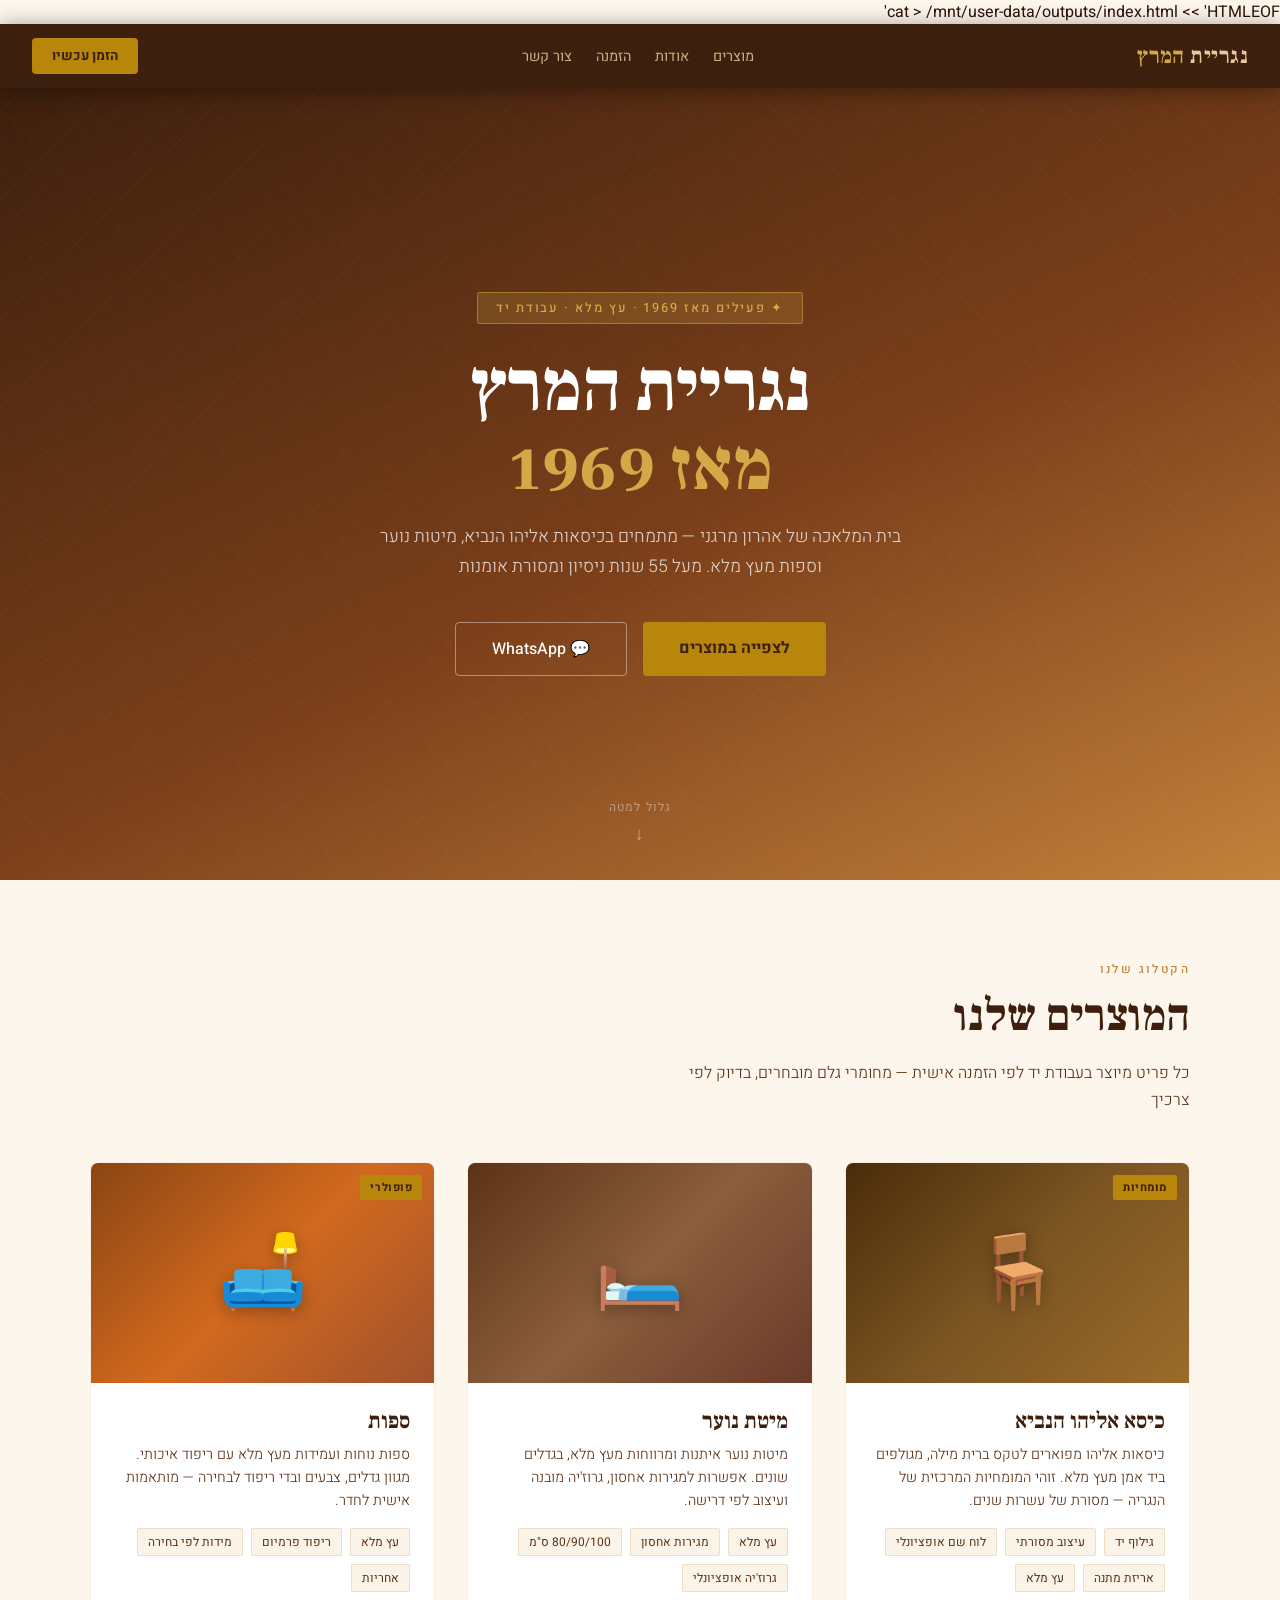
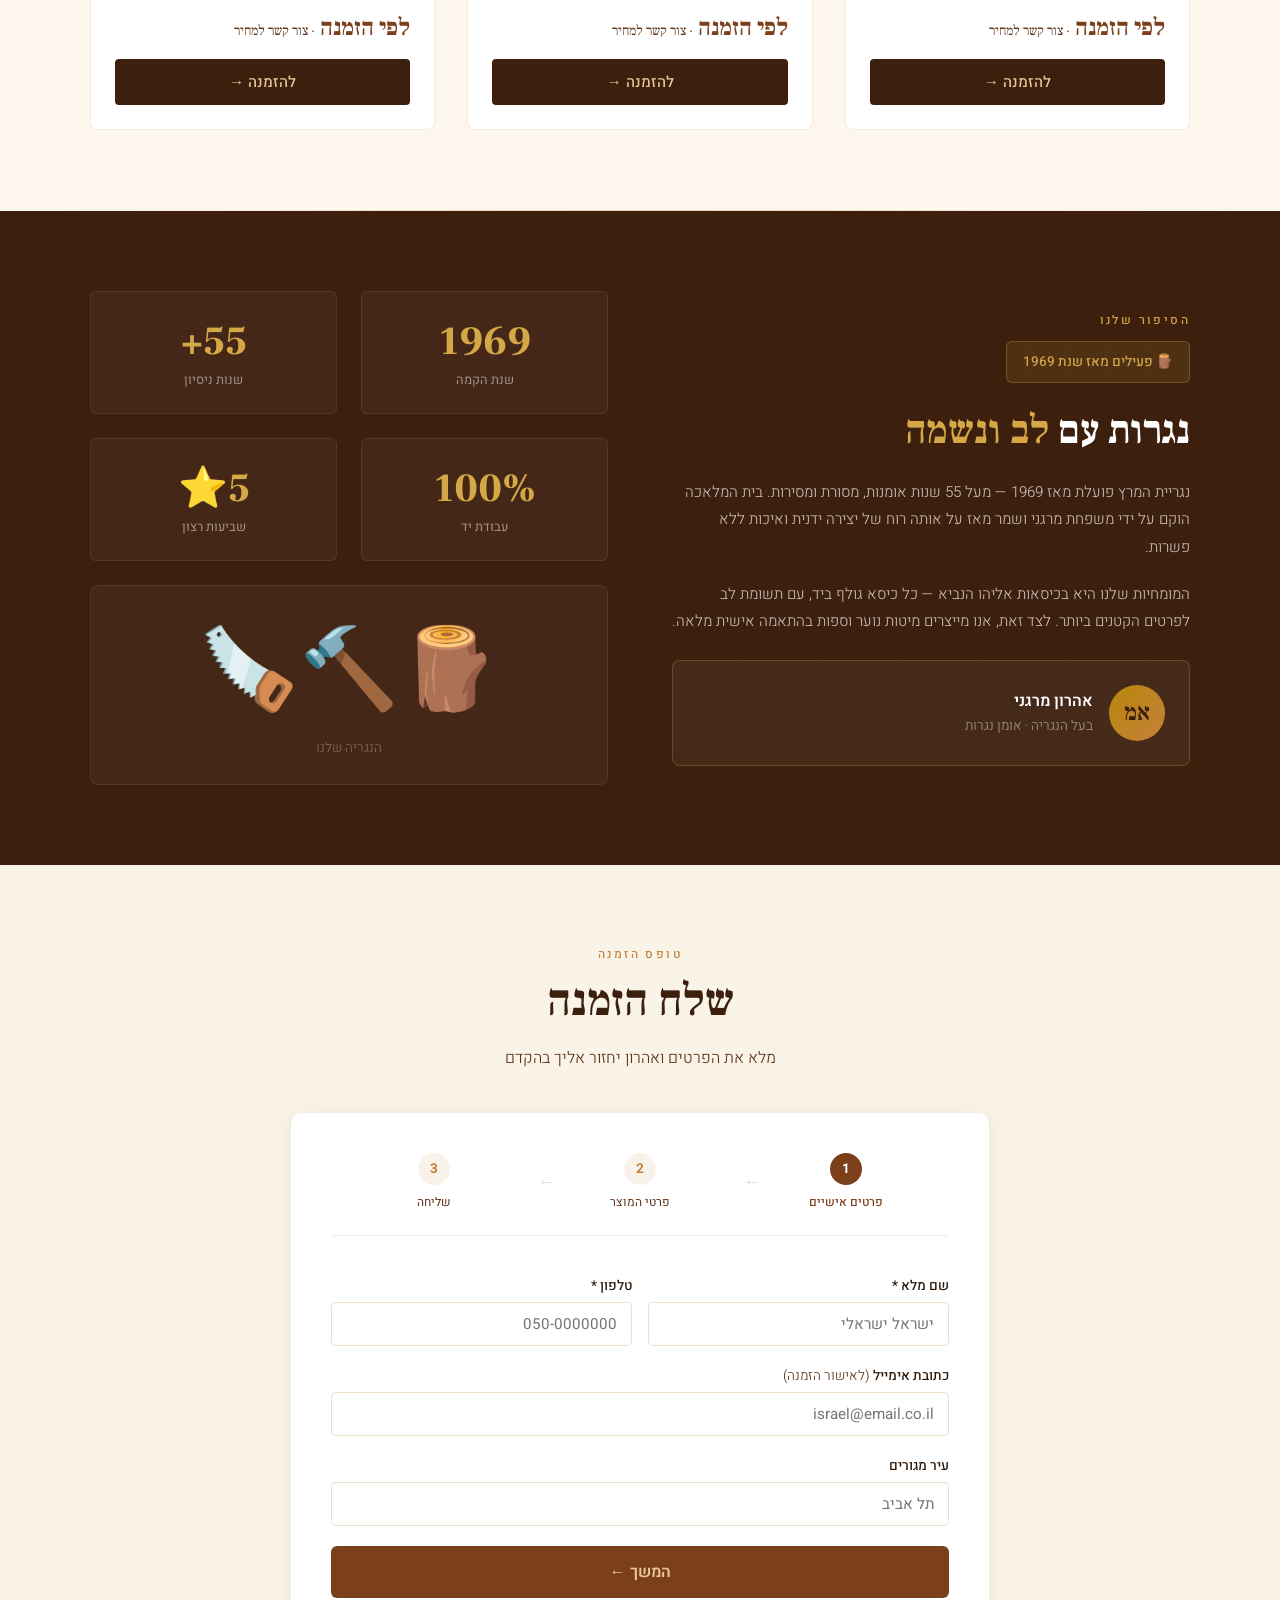
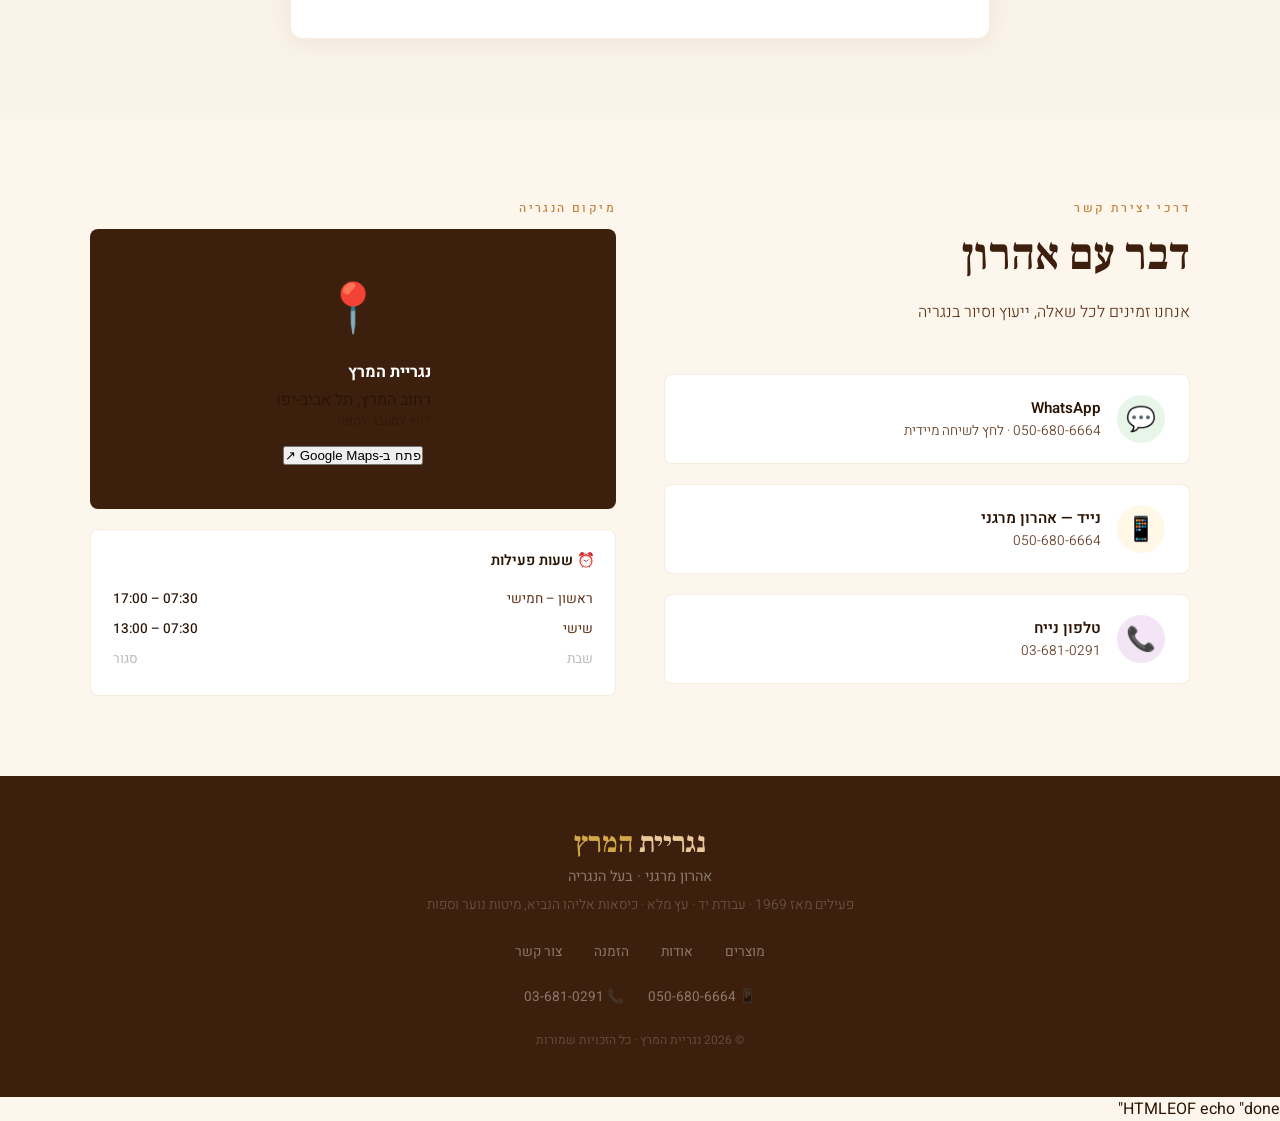
==== INDEX.html @ a539139a "Add files via upload" ====
cat > /mnt/user-data/outputs/index.html << 'HTMLEOF'
<!DOCTYPE html>
<html lang="he" dir="rtl">
<head>
<meta charset="UTF-8">
<meta name="viewport" content="width=device-width, initial-scale=1.0">
<title>נגריית המרץ – אהרון מרגני | כיסאות אליהו הנביא, מיטות נוער וספות</title>
<link href="https://fonts.googleapis.com/css2?family=Frank+Ruhl+Libre:wght@300;400;500;700;900&family=Heebo:wght@300;400;500;700&display=swap" rel="stylesheet">
<style>
*{margin:0;padding:0;box-sizing:border-box}
:root {
  --wood-dark: #3D1F0D;
  --wood-mid: #7B3F1A;
  --wood-light: #C4813A;
  --wood-pale: #E8C89A;
  --cream: #FDF6EC;
  --off-white: #FAF3E8;
  --text-dark: #2A1505;
  --text-mid: #5C3317;
  --gold: #B8860B;
  --gold-light: #D4A847;
  --green: #2D5A27;
}
html{scroll-behavior:smooth}
body{font-family:'Heebo',sans-serif;background:var(--cream);color:var(--text-dark);direction:rtl}
nav{background:var(--wood-dark);padding:0 2rem;display:flex;align-items:center;justify-content:space-between;height:64px;position:sticky;top:0;z-index:100;box-shadow:0 2px 20px rgba(0,0,0,0.4)}
.nav-logo{font-family:'Frank Ruhl Libre',serif;color:var(--wood-pale);font-size:1.4rem;font-weight:700;letter-spacing:0.02em;text-decoration:none}
.nav-logo span{color:var(--gold-light)}
.nav-links{display:flex;gap:1.5rem;list-style:none}
.nav-links a{color:var(--wood-pale);text-decoration:none;font-size:0.9rem;font-weight:400;opacity:0.85;transition:opacity 0.2s}
.nav-links a:hover{opacity:1;color:var(--gold-light)}
.nav-cta{background:var(--gold);color:var(--wood-dark);padding:8px 20px;border-radius:4px;font-weight:700;font-size:0.85rem;text-decoration:none;transition:background 0.2s}
.nav-cta:hover{background:var(--gold-light)}
.hero{min-height:88vh;background:linear-gradient(155deg,var(--wood-dark) 0%,var(--wood-mid) 55%,var(--wood-light) 100%);display:flex;align-items:center;justify-content:center;text-align:center;position:relative;overflow:hidden}
.hero::before{content:'';position:absolute;inset:0;background-image:repeating-linear-gradient(45deg,transparent,transparent 20px,rgba(255,255,255,0.015) 20px,rgba(255,255,255,0.015) 21px),repeating-linear-gradient(-45deg,transparent,transparent 20px,rgba(255,255,255,0.015) 20px,rgba(255,255,255,0.015) 21px)}
.hero-content{position:relative;z-index:1;max-width:780px;padding:2rem}
.hero-badge{display:inline-block;background:rgba(212,168,71,0.2);border:1px solid rgba(212,168,71,0.5);color:var(--gold-light);font-size:0.8rem;letter-spacing:0.15em;padding:6px 18px;border-radius:2px;margin-bottom:1.5rem;font-weight:500}
.hero h1{font-family:'Frank Ruhl Libre',serif;font-size:clamp(2.5rem,6vw,4.5rem);color:#fff;font-weight:900;line-height:1.1;margin-bottom:1rem}
.hero h1 span{color:var(--gold-light);display:block}
.hero-sub{font-size:1.1rem;color:rgba(255,255,255,0.75);max-width:540px;margin:0 auto 2.5rem;line-height:1.7;font-weight:300}
.hero-btns{display:flex;gap:1rem;justify-content:center;flex-wrap:wrap}
.btn-primary{background:var(--gold);color:var(--wood-dark);padding:14px 36px;border-radius:4px;font-weight:700;font-size:1rem;text-decoration:none;border:none;cursor:pointer;transition:transform 0.2s,background 0.2s}
.btn-primary:hover{background:var(--gold-light);transform:translateY(-2px)}
.btn-outline{background:transparent;color:#fff;padding:14px 36px;border-radius:4px;font-weight:500;font-size:1rem;border:1.5px solid rgba(255,255,255,0.4);cursor:pointer;text-decoration:none;transition:border-color 0.2s,background 0.2s}
.btn-outline:hover{border-color:#fff;background:rgba(255,255,255,0.08)}
.hero-scroll{position:absolute;bottom:2rem;left:50%;transform:translateX(-50%);color:rgba(255,255,255,0.4);font-size:0.75rem;letter-spacing:0.1em;text-align:center}
.hero-scroll::after{content:'↓';display:block;font-size:1.2rem;margin-top:4px;animation:bounce 2s infinite}
@keyframes bounce{0%,100%{transform:translateY(0)}50%{transform:translateY(4px)}}
.section{padding:5rem 2rem}
.section-inner{max-width:1100px;margin:0 auto}
.section-label{font-size:0.75rem;letter-spacing:0.2em;color:var(--wood-light);font-weight:500;text-transform:uppercase;margin-bottom:0.75rem}
.section-title{font-family:'Frank Ruhl Libre',serif;font-size:clamp(2rem,4vw,2.8rem);font-weight:700;color:var(--wood-dark);margin-bottom:1rem;line-height:1.2}
.section-sub{font-size:1rem;color:var(--text-mid);max-width:520px;line-height:1.7;font-weight:300;margin-bottom:3rem}
.products-grid{display:grid;grid-template-columns:repeat(auto-fit,minmax(300px,1fr));gap:2rem}
.product-card{background:#fff;border-radius:8px;overflow:hidden;border:1px solid rgba(196,129,58,0.15);transition:transform 0.3s,box-shadow 0.3s;cursor:pointer}
.product-card:hover{transform:translateY(-6px);box-shadow:0 20px 40px rgba(61,31,13,0.12)}
.product-img{height:220px;display:flex;align-items:center;justify-content:center;font-size:5rem;position:relative;overflow:hidden}
.product-img-elijah{background:linear-gradient(135deg,#4A2C0A 0%,#7B5522 50%,#9B6B2A 100%)}
.product-img-bed{background:linear-gradient(135deg,#5C3317 0%,#8B5E3C 50%,#6B3A2A 100%)}
.product-img-sofa{background:linear-gradient(135deg,#8B4513 0%,#D2691E 50%,#A0522D 100%)}
.product-img-icon{position:relative;z-index:1;filter:drop-shadow(0 4px 8px rgba(0,0,0,0.3));font-size:4.5rem}
.product-badge{position:absolute;top:12px;right:12px;background:var(--gold);color:var(--wood-dark);font-size:0.7rem;font-weight:700;padding:4px 10px;border-radius:2px;letter-spacing:0.05em}
.product-body{padding:1.5rem}
.product-name{font-family:'Frank Ruhl Libre',serif;font-size:1.4rem;font-weight:700;color:var(--wood-dark);margin-bottom:0.5rem}
.product-desc{font-size:0.9rem;color:var(--text-mid);line-height:1.6;margin-bottom:1rem;font-weight:300}
.product-features{display:flex;flex-wrap:wrap;gap:0.5rem;margin-bottom:1.25rem}
.product-feat{background:var(--off-white);border:1px solid rgba(196,129,58,0.2);color:var(--text-mid);font-size:0.75rem;padding:4px 10px;border-radius:2px;font-weight:400}
.product-price{font-family:'Frank Ruhl Libre',serif;font-size:1.5rem;font-weight:700;color:var(--wood-mid);margin-bottom:1rem}
.product-price span{font-size:0.85rem;font-weight:400;color:var(--text-mid)}
.product-order-btn{width:100%;background:var(--wood-dark);color:var(--wood-pale);border:none;padding:12px;border-radius:4px;font-family:'Heebo',sans-serif;font-size:0.95rem;font-weight:500;cursor:pointer;transition:background 0.2s}
.product-order-btn:hover{background:var(--wood-mid)}
.divider{height:1px;background:linear-gradient(90deg,transparent,rgba(196,129,58,0.3),transparent);margin:0 2rem}
.about-section{background:var(--wood-dark);position:relative;overflow:hidden}
.about-section::before{content:'';position:absolute;inset:0;background-image:repeating-linear-gradient(90deg,transparent,transparent 40px,rgba(255,255,255,0.015) 40px,rgba(255,255,255,0.015) 41px)}
.about-grid{display:grid;grid-template-columns:1fr 1fr;gap:4rem;align-items:center}
@media(max-width:768px){.about-grid{grid-template-columns:1fr;gap:2rem}}
.about-title{font-family:'Frank Ruhl Libre',serif;font-size:2.5rem;font-weight:700;color:#fff;margin-bottom:1.5rem;line-height:1.2}
.about-title span{color:var(--gold-light)}
.about-text{color:rgba(255,255,255,0.7);line-height:1.8;font-weight:300;margin-bottom:1.25rem;font-size:0.95rem}
.about-stats{display:grid;grid-template-columns:1fr 1fr;gap:1.5rem}
.stat-item{text-align:center;padding:1.5rem;background:rgba(255,255,255,0.04);border:1px solid rgba(255,255,255,0.08);border-radius:6px}
.stat-num{font-family:'Frank Ruhl Libre',serif;font-size:2.5rem;font-weight:900;color:var(--gold-light);display:block}
.stat-label{font-size:0.8rem;color:rgba(255,255,255,0.5);margin-top:4px}
.owner-card{background:rgba(255,255,255,0.05);border:1px solid rgba(212,168,71,0.25);border-radius:8px;padding:1.5rem;margin-top:1.5rem;display:flex;align-items:center;gap:1rem}
.owner-avatar{width:56px;height:56px;border-radius:50%;background:linear-gradient(135deg,var(--gold),var(--wood-light));display:flex;align-items:center;justify-content:center;font-size:1.5rem;font-weight:700;color:var(--wood-dark);flex-shrink:0;font-family:'Frank Ruhl Libre',serif}
.owner-info strong{display:block;color:#fff;font-size:1rem;font-weight:600;margin-bottom:3px}
.owner-info span{color:rgba(255,255,255,0.5);font-size:0.85rem;font-weight:300}
.order-section{background:var(--off-white)}
.order-card{background:#fff;border-radius:12px;border:1px solid rgba(196,129,58,0.15);padding:2.5rem;max-width:700px;margin:0 auto;box-shadow:0 4px 24px rgba(61,31,13,0.06)}
.order-steps{display:flex;justify-content:center;gap:0;margin-bottom:2.5rem;border-bottom:1px solid rgba(196,129,58,0.15);padding-bottom:1.5rem}
.step{flex:1;text-align:center;padding:0 1rem;position:relative}
.step:not(:last-child)::after{content:'←';position:absolute;left:0;top:50%;transform:translateY(-50%);color:rgba(196,129,58,0.3);font-size:1.2rem}
.step-num{width:32px;height:32px;border-radius:50%;display:flex;align-items:center;justify-content:center;font-size:0.85rem;font-weight:700;margin:0 auto 0.5rem;transition:all 0.3s}
.step.active .step-num{background:var(--wood-mid);color:#fff}
.step.done .step-num{background:var(--green);color:#fff}
.step.inactive .step-num{background:rgba(196,129,58,0.1);color:var(--wood-light)}
.step-label{font-size:0.75rem;color:var(--text-mid);font-weight:400}
.step.active .step-label{color:var(--wood-mid);font-weight:500}
.form-group{margin-bottom:1.25rem}
.form-label{display:block;font-size:0.85rem;font-weight:500;color:var(--text-dark);margin-bottom:6px}
.form-input,.form-select,.form-textarea{width:100%;padding:10px 14px;border:1px solid rgba(196,129,58,0.25);border-radius:5px;font-family:'Heebo',sans-serif;font-size:0.95rem;color:var(--text-dark);background:#fff;transition:border-color 0.2s;direction:rtl}
.form-input:focus,.form-select:focus,.form-textarea:focus{outline:none;border-color:var(--wood-mid);box-shadow:0 0 0 3px rgba(123,63,26,0.08)}
.form-textarea{resize:vertical;min-height:90px}
.form-row{display:grid;grid-template-columns:1fr 1fr;gap:1rem}
.gmail-connect{display:flex;align-items:center;gap:10px;background:#f0f7ff;border:1px solid #b8d4f0;border-radius:6px;padding:12px 16px;margin-bottom:1.5rem}
.gmail-icon{width:24px;height:24px;flex-shrink:0}
.gmail-text{flex:1;font-size:0.85rem;color:#555}
.gmail-text strong{color:#333;display:block;font-size:0.9rem}
.gmail-btn{background:#4285F4;color:#fff;border:none;padding:7px 16px;border-radius:4px;font-size:0.8rem;font-weight:500;cursor:pointer;white-space:nowrap;font-family:'Heebo',sans-serif}
.gmail-btn.connected{background:#34A853}
.submit-btn{width:100%;background:var(--wood-dark);color:var(--wood-pale);border:none;padding:14px;border-radius:6px;font-family:'Heebo',sans-serif;font-size:1rem;font-weight:600;cursor:pointer;transition:background 0.2s;display:flex;align-items:center;justify-content:center;gap:8px}
.submit-btn:hover{background:var(--wood-mid)}
.success-msg{text-align:center;padding:2rem;display:none}
.success-icon{font-size:4rem;margin-bottom:1rem}
.success-title{font-family:'Frank Ruhl Libre',serif;font-size:1.8rem;font-weight:700;color:var(--green);margin-bottom:0.5rem}
.success-text{color:var(--text-mid);font-size:0.95rem;line-height:1.6;font-weight:300}
.contact-section{background:var(--cream)}
.contact-grid{display:grid;grid-template-columns:1fr 1fr;gap:3rem;align-items:start}
@media(max-width:768px){.contact-grid{grid-template-columns:1fr;gap:2rem}}
.contact-methods{display:flex;flex-direction:column;gap:1.25rem}
.contact-card{display:flex;align-items:center;gap:1rem;background:#fff;border:1px solid rgba(196,129,58,0.15);border-radius:8px;padding:1.25rem 1.5rem;text-decoration:none;transition:all 0.2s;cursor:pointer}
.contact-card:hover{border-color:var(--wood-light);box-shadow:0 4px 16px rgba(61,31,13,0.08);transform:translateX(-4px)}
.contact-icon{width:48px;height:48px;border-radius:50%;display:flex;align-items:center;justify-content:center;font-size:1.5rem;flex-shrink:0}
.contact-icon.whatsapp{background:#E8F5E9}
.contact-icon.phone{background:#FFF8E7}
.contact-icon.landline{background:#F3E5F5}
.contact-info-text strong{display:block;font-size:0.95rem;font-weight:600;color:var(--text-dark);margin-bottom:2px}
.contact-info-text span{font-size:0.85rem;color:var(--text-mid);font-weight:300}
.map-container{background:var(--wood-dark);border-radius:8px;overflow:hidden;height:280px;display:flex;align-items:center;justify-content:center;flex-direction:column;gap:1rem}
.map-pin{font-size:3rem;animation:pinbounce 2s ease-in-out infinite}
@keyframes pinbounce{0%,100%{transform:translateY(0)}50%{transform:translateY(-8px)}}
.map-address"><strong style="color:#fff;display:block;margin-bottom:4px;font-size:1rem">נגריית המרץ</strong>לחץ לפתיחה ב-Google Maps<br><span style="font-size:0.8rem;opacity:0.6">ניווט ישיר לנגריה</span></div>
.map-open-btn{background:var(--gold);color:var(--wood-dark);padding:8px 20px;border-radius:4px;font-weight:700;font-size:0.85rem;border:none;cursor:pointer;font-family:'Heebo',sans-serif;margin-top:0.5rem}
.since-banner{background:rgba(212,168,71,0.12);border:1px solid rgba(212,168,71,0.3);border-radius:6px;padding:10px 16px;display:inline-flex;align-items:center;gap:8px;color:var(--gold-light);font-size:0.85rem;font-weight:500;margin-bottom:1.5rem}
footer{background:var(--wood-dark);padding:3rem 2rem;text-align:center}
.footer-logo{font-family:'Frank Ruhl Libre',serif;font-size:1.8rem;color:var(--wood-pale);font-weight:700;margin-bottom:0.25rem}
.footer-logo span{color:var(--gold-light)}
.footer-owner{font-size:0.9rem;color:rgba(255,255,255,0.4);margin-bottom:0.5rem}
.footer-sub{font-size:0.85rem;color:rgba(255,255,255,0.25);margin-bottom:1.5rem;font-weight:300}
.footer-links{display:flex;justify-content:center;gap:2rem;list-style:none;margin-bottom:1.5rem}
.footer-links a{color:rgba(255,255,255,0.4);text-decoration:none;font-size:0.85rem;transition:color 0.2s}
.footer-links a:hover{color:var(--gold-light)}
.footer-copy{font-size:0.75rem;color:rgba(255,255,255,0.2)}
.modal-overlay{display:none;position:fixed;inset:0;background:rgba(0,0,0,0.6);z-index:200;align-items:center;justify-content:center}
.modal-overlay.open{display:flex}
.modal{background:#fff;border-radius:12px;padding:2rem;max-width:460px;width:90%;max-height:90vh;overflow-y:auto;text-align:right;direction:rtl}
.modal-title{font-family:'Frank Ruhl Libre',serif;font-size:1.5rem;font-weight:700;color:var(--wood-dark);margin-bottom:0.25rem}
.modal-product{color:var(--wood-mid);font-weight:500;margin-bottom:1.5rem;font-size:0.95rem}
.modal-close{float:left;background:none;border:none;font-size:1.5rem;cursor:pointer;color:#999;line-height:1}
.modal-close:hover{color:var(--text-dark)}
</style>
</head>
<body>

<nav>
  <a href="#" class="nav-logo">נגריית <span>המרץ</span></a>
  <ul class="nav-links">
    <li><a href="#products">מוצרים</a></li>
    <li><a href="#about">אודות</a></li>
    <li><a href="#order">הזמנה</a></li>
    <li><a href="#contact">צור קשר</a></li>
  </ul>
  <a href="#order" class="nav-cta">הזמן עכשיו</a>
</nav>

<section class="hero">
  <div class="hero-content">
    <div class="hero-badge">✦ פעילים מאז 1969 · עץ מלא · עבודת יד</div>
    <h1>נגריית המרץ<span>מאז 1969</span></h1>
    <p class="hero-sub">בית המלאכה של אהרון מרגני — מתמחים בכיסאות אליהו הנביא, מיטות נוער וספות מעץ מלא. מעל 55 שנות ניסיון ומסורת אומנות</p>
    <div class="hero-btns">
      <a href="#products" class="btn-primary">לצפייה במוצרים</a>
      <a href="https://wa.me/972506806664?text=שלום%20אהרון,%20אני%20מעוניין%20לקבל%20מידע%20על%20הריהוט%20שלכם" target="_blank" class="btn-outline">💬 WhatsApp</a>
    </div>
  </div>
  <div class="hero-scroll">גלול למטה</div>
</section>

<section class="section" id="products">
  <div class="section-inner">
    <div class="section-label">הקטלוג שלנו</div>
    <h2 class="section-title">המוצרים שלנו</h2>
    <p class="section-sub">כל פריט מיוצר בעבודת יד לפי הזמנה אישית — מחומרי גלם מובחרים, בדיוק לפי צרכיך</p>
    <div class="products-grid">
      <div class="product-card" onclick="openOrderModal('כיסא אליהו הנביא')">
        <div class="product-img product-img-elijah">
          <div class="product-badge">מומחיות</div>
          <span class="product-img-icon">🪑</span>
        </div>
        <div class="product-body">
          <div class="product-name">כיסא אליהו הנביא</div>
          <p class="product-desc">כיסאות אליהו מפוארים לטקס ברית מילה, מגולפים ביד אמן מעץ מלא. זוהי המומחיות המרכזית של הנגריה — מסורת של עשרות שנים.</p>
          <div class="product-features">
            <span class="product-feat">גילוף יד</span>
            <span class="product-feat">עיצוב מסורתי</span>
            <span class="product-feat">לוח שם אופציונלי</span>
            <span class="product-feat">אריזת מתנה</span>
            <span class="product-feat">עץ מלא</span>
          </div>
          <div class="product-price">לפי הזמנה <span>· צור קשר למחיר</span></div>
          <button class="product-order-btn">להזמנה →</button>
        </div>
      </div>
      <div class="product-card" onclick="openOrderModal('מיטת נוער')">
        <div class="product-img product-img-bed">
          <span class="product-img-icon">🛏️</span>
        </div>
        <div class="product-body">
          <div class="product-name">מיטת נוער</div>
          <p class="product-desc">מיטות נוער איתנות ומרווחות מעץ מלא, בגדלים שונים. אפשרות למגירות אחסון, גרוז'יה מובנה ועיצוב לפי דרישה.</p>
          <div class="product-features">
            <span class="product-feat">עץ מלא</span>
            <span class="product-feat">מגירות אחסון</span>
            <span class="product-feat">80/90/100 ס"מ</span>
            <span class="product-feat">גרוז'יה אופציונלי</span>
          </div>
          <div class="product-price">לפי הזמנה <span>· צור קשר למחיר</span></div>
          <button class="product-order-btn">להזמנה →</button>
        </div>
      </div>
      <div class="product-card" onclick="openOrderModal('ספה')">
        <div class="product-img product-img-sofa">
          <div class="product-badge">פופולרי</div>
          <span class="product-img-icon">🛋️</span>
        </div>
        <div class="product-body">
          <div class="product-name">ספות</div>
          <p class="product-desc">ספות נוחות ועמידות מעץ מלא עם ריפוד איכותי. מגוון גדלים, צבעים ובדי ריפוד לבחירה — מותאמות אישית לחדר.</p>
          <div class="product-features">
            <span class="product-feat">עץ מלא</span>
            <span class="product-feat">ריפוד פרמיום</span>
            <span class="product-feat">מידות לפי בחירה</span>
            <span class="product-feat">אחריות</span>
          </div>
          <div class="product-price">לפי הזמנה <span>· צור קשר למחיר</span></div>
          <button class="product-order-btn">להזמנה →</button>
        </div>
      </div>
    </div>
  </div>
</section>

<div class="divider"></div>

<section class="section about-section" id="about">
  <div class="section-inner">
    <div class="about-grid">
      <div>
        <div class="section-label" style="color:var(--gold-light)">הסיפור שלנו</div>
        <div class="since-banner">🪵 פעילים מאז שנת 1969</div>
        <h2 class="about-title">נגרות עם <span>לב ונשמה</span></h2>
        <p class="about-text">נגריית המרץ פועלת מאז 1969 — מעל 55 שנות אומנות, מסורת ומסירות. בית המלאכה הוקם על ידי משפחת מרגני ושמר מאז על אותה רוח של יצירה ידנית ואיכות ללא פשרות.</p>
        <p class="about-text">המומחיות שלנו היא בכיסאות אליהו הנביא — כל כיסא גולף ביד, עם תשומת לב לפרטים הקטנים ביותר. לצד זאת, אנו מייצרים מיטות נוער וספות בהתאמה אישית מלאה.</p>
        <div class="owner-card">
          <div class="owner-avatar">אמ</div>
          <div class="owner-info">
            <strong>אהרון מרגני</strong>
            <span>בעל הנגריה · אומן נגרות</span>
          </div>
        </div>
      </div>
      <div>
        <div class="about-stats">
          <div class="stat-item"><span class="stat-num">1969</span><div class="stat-label">שנת הקמה</div></div>
          <div class="stat-item"><span class="stat-num">55+</span><div class="stat-label">שנות ניסיון</div></div>
          <div class="stat-item"><span class="stat-num">100%</span><div class="stat-label">עבודת יד</div></div>
          <div class="stat-item"><span class="stat-num">5⭐</span><div class="stat-label">שביעות רצון</div></div>
        </div>
        <div style="background:rgba(255,255,255,0.04);border:1px solid rgba(255,255,255,0.08);border-radius:8px;height:200px;display:flex;align-items:center;justify-content:center;font-size:5rem;margin-top:1.5rem;flex-direction:column;gap:0.5rem">
          <span>🪵🔨🪚</span>
          <p style="font-size:0.85rem;color:rgba(255,255,255,0.3);font-weight:300">הנגריה שלנו</p>
        </div>
      </div>
    </div>
  </div>
</section>

<section class="section order-section" id="order">
  <div class="section-inner">
    <div style="text-align:center;margin-bottom:2.5rem">
      <div class="section-label" style="text-align:center">טופס הזמנה</div>
      <h2 class="section-title" style="text-align:center">שלח הזמנה</h2>
      <p class="section-sub" style="margin:0 auto;text-align:center">מלא את הפרטים ואהרון יחזור אליך בהקדם</p>
    </div>
    <div class="order-card">
      <div class="order-steps">
        <div class="step active" id="step1"><div class="step-num">1</div><div class="step-label">פרטים אישיים</div></div>
        <div class="step inactive" id="step2"><div class="step-num">2</div><div class="step-label">פרטי המוצר</div></div>
        <div class="step inactive" id="step3"><div class="step-num">3</div><div class="step-label">שליחה</div></div>
      </div>
      <div id="form-page1">
        <div class="form-row">
          <div class="form-group"><label class="form-label">שם מלא *</label><input type="text" class="form-input" id="fname" placeholder="ישראל ישראלי"></div>
          <div class="form-group"><label class="form-label">טלפון *</label><input type="tel" class="form-input" id="fphone" placeholder="050-0000000"></div>
        </div>
        <div class="form-group"><label class="form-label">כתובת אימייל <span style="font-weight:300;color:var(--text-mid)">(לאישור הזמנה)</span></label><input type="email" class="form-input" id="femail" placeholder="israel@email.co.il"></div>
        <div class="form-group"><label class="form-label">עיר מגורים</label><input type="text" class="form-input" id="fcity" placeholder="תל אביב"></div>
        <button class="submit-btn" onclick="nextStep(2)" style="background:var(--wood-mid)">המשך ←</button>
      </div>
      <div id="form-page2" style="display:none">
        <div class="form-group"><label class="form-label">סוג מוצר *</label>
          <select class="form-select" id="fproduct">
            <option value="">-- בחר מוצר --</option>
            <option>כיסא אליהו הנביא</option>
            <option>מיטת נוער</option>
            <option>ספה</option>
            <option>שילוב מוצרים</option>
          </select>
        </div>
        <div class="form-row">
          <div class="form-group"><label class="form-label">חומר</label>
            <select class="form-select" id="fwood">
              <option>עץ אלון</option><option>עץ אורן</option><option>עץ אקליפטוס</option><option>עץ אגוז</option>
            </select>
          </div>
          <div class="form-group"><label class="form-label">גוון צבע</label>
            <select class="form-select" id="fcolor">
              <option>טבעי</option><option>כהה (אגוז)</option><option>בהיר (דבש)</option><option>לבן מט</option><option>שחור מט</option>
            </select>
          </div>
        </div>
        <div class="form-group"><label class="form-label">הערות מיוחדות / מידות</label><textarea class="form-textarea" id="fnotes" placeholder="לדוגמה: רוחב 90 ס"מ, עם 3 מגירות, חריטת שם..."></textarea></div>
        <div style="display:flex;gap:1rem">
          <button class="submit-btn" onclick="nextStep(1)" style="background:#ccc;color:#333;flex:0.4">← חזור</button>
          <button class="submit-btn" onclick="nextStep(3)" style="flex:1">המשך ←</button>
        </div>
      </div>
      <div id="form-page3" style="display:none">
        <div class="gmail-connect" id="gmail-box">
          <svg class="gmail-icon" viewBox="0 0 24 24" xmlns="http://www.w3.org/2000/svg"><rect width="24" height="24" rx="4" fill="#EA4335"/><path d="M4 7l8 5 8-5" stroke="white" stroke-width="1.5" fill="none"/><rect x="4" y="7" width="16" height="11" rx="1" stroke="white" stroke-width="1.5" fill="none"/></svg>
          <div class="gmail-text"><strong id="gmail-status-text">חבר את Gmail לקבלת אישור הזמנה</strong><span id="gmail-sub-text">תקבל אישור אוטומטי לתיבת הדואר שלך</span></div>
          <button class="gmail-btn" id="gmail-btn" onclick="connectGmail()">חבר Gmail</button>
        </div>
        <div id="order-summary" style="background:var(--off-white);border-radius:6px;padding:1.25rem;margin-bottom:1.25rem;font-size:0.9rem;line-height:1.9;color:var(--text-mid)">
          <div style="font-weight:600;color:var(--text-dark);margin-bottom:0.75rem;font-size:0.95rem">📋 סיכום הזמנה:</div>
          <div id="summary-content"></div>
        </div>
        <div style="display:flex;gap:1rem">
          <button class="submit-btn" onclick="nextStep(2)" style="background:#ccc;color:#333;flex:0.4">← חזור</button>
          <button class="submit-btn" onclick="submitOrder()" style="flex:1;background:var(--green)">✓ שלח הזמנה</button>
        </div>
      </div>
      <div class="success-msg" id="success-msg">
        <div class="success-icon">✅</div>
        <div class="success-title">ההזמנה נשלחה!</div>
        <p class="success-text">תודה רבה! אהרון מרגני יחזור אליך בהקדם לאישור ולתיאום.<br><br><span id="gmail-confirm-msg"></span></p>
        <div style="display:flex;gap:1rem;justify-content:center;margin-top:1.5rem;flex-wrap:wrap">
          <a id="wa-confirm" href="#" class="btn-primary" style="font-size:0.9rem;text-decoration:none" target="_blank">💬 אשר ב-WhatsApp</a>
          <button onclick="resetForm()" class="btn-outline" style="font-size:0.9rem;color:var(--text-dark)">הזמנה נוספת</button>
        </div>
      </div>
    </div>
  </div>
</section>

<section class="section contact-section" id="contact">
  <div class="section-inner">
    <div class="contact-grid">
      <div>
        <div class="section-label">דרכי יצירת קשר</div>
        <h2 class="section-title">דבר עם אהרון</h2>
        <p class="section-sub">אנחנו זמינים לכל שאלה, ייעוץ וסיור בנגריה</p>
        <div class="contact-methods">
          <a href="https://wa.me/972506806664?text=שלום%20אהרון,%20אני%20מעוניין%20לקבל%20מידע%20על%20המוצרים%20שלכם" class="contact-card" target="_blank">
            <div class="contact-icon whatsapp">💬</div>
            <div class="contact-info-text"><strong>WhatsApp</strong><span>050-680-6664 · לחץ לשיחה מיידית</span></div>
          </a>
          <a href="tel:0506806664" class="contact-card">
            <div class="contact-icon phone">📱</div>
            <div class="contact-info-text"><strong>נייד — אהרון מרגני</strong><span>050-680-6664</span></div>
          </a>
          <a href="tel:036810291" class="contact-card">
            <div class="contact-icon landline">📞</div>
            <div class="contact-info-text"><strong>טלפון נייח</strong><span>03-681-0291</span></div>
          </a>
        </div>
      </div>
      <div>
        <div class="section-label" style="margin-bottom:0.75rem">מיקום הנגריה</div>
        <div class="map-container">
          <div class="map-pin">📍</div>
          <div class="map-address"><strong style="color:#fff;display:block;margin-bottom:4px;font-size:1rem">נגריית המרץ</strong>רחוב המרץ, תל אביב-יפו<br><span style="font-size:0.8rem;opacity:0.6">לחץ למעבר למפה</span></div>
          <button class="map-open-btn" onclick="openMaps()">פתח ב-Google Maps ↗</button>
        </div>
        <div style="background:#fff;border:1px solid rgba(196,129,58,0.15);border-radius:8px;padding:1.25rem;margin-top:1.25rem">
          <div style="font-weight:600;color:var(--text-dark);margin-bottom:0.75rem;font-size:0.9rem">⏰ שעות פעילות</div>
          <table style="width:100%;font-size:0.85rem;color:var(--text-mid)">
            <tr><td style="padding:4px 0">ראשון – חמישי</td><td style="text-align:left;font-weight:500;color:var(--text-dark)">07:30 – 17:00</td></tr>
            <tr><td style="padding:4px 0">שישי</td><td style="text-align:left;font-weight:500;color:var(--text-dark)">07:30 – 13:00</td></tr>
            <tr><td style="padding:4px 0;color:#bbb">שבת</td><td style="text-align:left;color:#bbb">סגור</td></tr>
          </table>
        </div>
      </div>
    </div>
  </div>
</section>

<footer>
  <div class="footer-logo">נגריית <span>המרץ</span></div>
  <div class="footer-owner">אהרון מרגני · בעל הנגריה</div>
  <div class="footer-sub">פעילים מאז 1969 · עבודת יד · עץ מלא · כיסאות אליהו הנביא, מיטות נוער וספות</div>
  <ul class="footer-links">
    <li><a href="#products">מוצרים</a></li>
    <li><a href="#about">אודות</a></li>
    <li><a href="#order">הזמנה</a></li>
    <li><a href="#contact">צור קשר</a></li>
  </ul>
  <div style="display:flex;justify-content:center;gap:1.5rem;margin-bottom:1.5rem">
    <a href="tel:0506806664" style="color:rgba(255,255,255,0.4);text-decoration:none;font-size:0.85rem">📱 050-680-6664</a>
    <a href="tel:036810291" style="color:rgba(255,255,255,0.4);text-decoration:none;font-size:0.85rem">📞 03-681-0291</a>
  </div>
  <div class="footer-copy">© 2026 נגריית המרץ · כל הזכויות שמורות</div>
</footer>

<div class="modal-overlay" id="order-modal" onclick="closeModal(event)">
  <div class="modal">
    <button class="modal-close" onclick="document.getElementById('order-modal').classList.remove('open')">×</button>
    <div class="modal-title">הזמנה מהירה</div>
    <div class="modal-product" id="modal-product-name"></div>
    <div class="form-group"><label class="form-label">שם מלא</label><input type="text" class="form-input" id="mname" placeholder="ישראל ישראלי"></div>
    <div class="form-group"><label class="form-label">טלפון</label><input type="tel" class="form-input" id="mphone" placeholder="050-0000000"></div>
    <div class="form-group"><label class="form-label">הערה / דרישות מיוחדות</label><textarea class="form-textarea" id="mnotes" placeholder="פרטים נוספים, מידות, העדפות..."></textarea></div>
    <div style="display:flex;gap:0.75rem;margin-top:1.5rem">
      <button class="submit-btn" onclick="sendModalWhatsApp()" style="background:#25D366;flex:1">💬 WhatsApp</button>
      <button class="submit-btn" onclick="sendModalGmail()" style="flex:1;background:#EA4335">📧 Gmail</button>
    </div>
  </div>
</div>

<script>
var currentStep=1,gmailConnected=false,selectedProduct='';
function nextStep(n){
  if(n===2){var nm=document.getElementById('fname').value,ph=document.getElementById('fphone').value;if(!nm||!ph){alert('אנא מלא שם וטלפון');return}}
  if(n===3){var pr=document.getElementById('fproduct').value;if(!pr){alert('אנא בחר מוצר');return}updateSummary()}
  currentStep=n;
  ['form-page1','form-page2','form-page3'].forEach(function(id,i){document.getElementById(id).style.display=(i+1===n)?'block':'none'});
  ['step1','step2','step3'].forEach(function(id,i){document.getElementById(id).className='step '+(i+1<n?'done':i+1===n?'active':'inactive')});
}
function updateSummary(){
  var nm=document.getElementById('fname').value,ph=document.getElementById('fphone').value,pr=document.getElementById('fproduct').value,wd=document.getElementById('fwood').value,cl=document.getElementById('fcolor').value,nt=document.getElementById('fnotes').value,em=document.getElementById('femail').value;
  var html='👤 '+nm+'<br>📞 '+ph+(em?'<br>📧 '+em:'')+'<br>🪵 '+pr+' | '+wd+' | '+cl;
  if(nt)html+='<br>📝 '+nt;
  document.getElementById('summary-content').innerHTML=html;
}
function connectGmail(){
  var email=document.getElementById('femail').value;
  if(!email){alert('אנא הזן כתובת אימייל בשלב הראשון');return}
  var btn=document.getElementById('gmail-btn');btn.textContent='מחבר...';btn.disabled=true;
  setTimeout(function(){gmailConnected=true;btn.textContent='✓ מחובר';btn.className='gmail-btn connected';document.getElementById('gmail-status-text').textContent='Gmail מחובר: '+email;document.getElementById('gmail-sub-text').textContent='אישור ישלח לתיבת הדואר שלך אחרי השליחה'},1400);
}
function submitOrder(){
  var nm=document.getElementById('fname').value,ph=document.getElementById('fphone').value,pr=document.getElementById('fproduct').value,wd=document.getElementById('fwood').value,cl=document.getElementById('fcolor').value,nt=document.getElementById('fnotes').value||'אין',em=document.getElementById('femail').value;
  document.getElementById('form-page3').style.display='none';
  document.getElementById('success-msg').style.display='block';
  var waMsg='שלום אהרון! שמי '+nm+', רציתי להזמין '+pr+' ('+wd+', '+cl+'). טלפון: '+ph;
  if(nt!=='אין')waMsg+='. הערות: '+nt;
  document.getElementById('wa-confirm').href='https://wa.me/972506806664?text='+encodeURIComponent(waMsg);
  if(gmailConnected&&em){
    var subject='אישור הזמנה – נגריית המרץ';
    var body='שלום '+nm+',\n\nקיבלנו את הזמנתך בנגריית המרץ!\n\n📋 פרטי ההזמנה:\nמוצר: '+pr+'\nחומר: '+wd+'\nצבע/גוון: '+cl+'\nהערות: '+nt+'\n\nאהרון מרגני יצור איתך קשר בקרוב לתיאום.\n\nלשאלות: 050-680-6664 | 03-681-0291\n\nבברכה,\nנגריית המרץ – מאז 1969';
    var gmailUrl='https://mail.google.com/mail/u/0/?view=cm&to='+encodeURIComponent(em)+'&su='+encodeURIComponent(subject)+'&body='+encodeURIComponent(body);
    document.getElementById('gmail-confirm-msg').innerHTML='<a href="'+gmailUrl+'" target="_blank" style="color:#4285F4;font-weight:500;text-decoration:none">📧 לחץ לשליחת אישור ב-Gmail ←</a>';
  }
}
function resetForm(){
  ['fname','fphone','femail','fcity','fnotes','mname','mphone','mnotes'].forEach(function(id){var el=document.getElementById(id);if(el)el.value=''});
  document.getElementById('fproduct').value='';document.getElementById('success-msg').style.display='none';
  gmailConnected=false;document.getElementById('gmail-btn').textContent='חבר Gmail';document.getElementById('gmail-btn').className='gmail-btn';document.getElementById('gmail-btn').disabled=false;
  document.getElementById('gmail-status-text').textContent='חבר את Gmail לקבלת אישור הזמנה';document.getElementById('gmail-sub-text').textContent='תקבל אישור אוטומטי לתיבת הדואר שלך';
  nextStep(1);
}
function openOrderModal(product){selectedProduct=product;document.getElementById('modal-product-name').textContent='📦 '+product;document.getElementById('order-modal').classList.add('open')}
function closeModal(e){if(e.target===document.getElementById('order-modal'))document.getElementById('order-modal').classList.remove('open')}
function sendModalWhatsApp(){
  var nm=document.getElementById('mname').value||'לקוח',ph=document.getElementById('mphone').value||'',nt=document.getElementById('mnotes').value||'';
  var msg='שלום אהרון! שמי '+nm+', מעוניין ב'+selectedProduct;
  if(ph)msg+='. מספרי: '+ph;if(nt)msg+='. הערה: '+nt;
  window.open('https://wa.me/972506806664?text='+encodeURIComponent(msg),'_blank');
  document.getElementById('order-modal').classList.remove('open');
}
function sendModalGmail(){
  var nm=document.getElementById('mname').value||'לקוח',ph=document.getElementById('mphone').value||'',nt=document.getElementById('mnotes').value||'';
  var subject='בקשת הצעת מחיר – '+selectedProduct+' | נגריית המרץ';
  var body='שם: '+nm+'\nטלפון: '+ph+'\nמוצר: '+selectedProduct+'\nהערות: '+(nt||'אין');
  window.open('https://mail.google.com/mail/u/0/?view=cm&to=&su='+encodeURIComponent(subject)+'&body='+encodeURIComponent(body),'_blank');
  document.getElementById('order-modal').classList.remove('open');
}
function openMaps(){window.open('https://www.google.com/maps/search/?api=1&query=' + encodeURIComponent('נגריית המרץ תל אביב'));}
document.querySelectorAll('a[href^="#"]').forEach(function(a){
  a.addEventListener('click',function(e){var id=this.getAttribute('href').slice(1);var el=document.getElementById(id);if(el){e.preventDefault();el.scrollIntoView({behavior:'smooth',block:'start'})}});
});
</script>
</body>
</html>
HTMLEOF
echo "done"
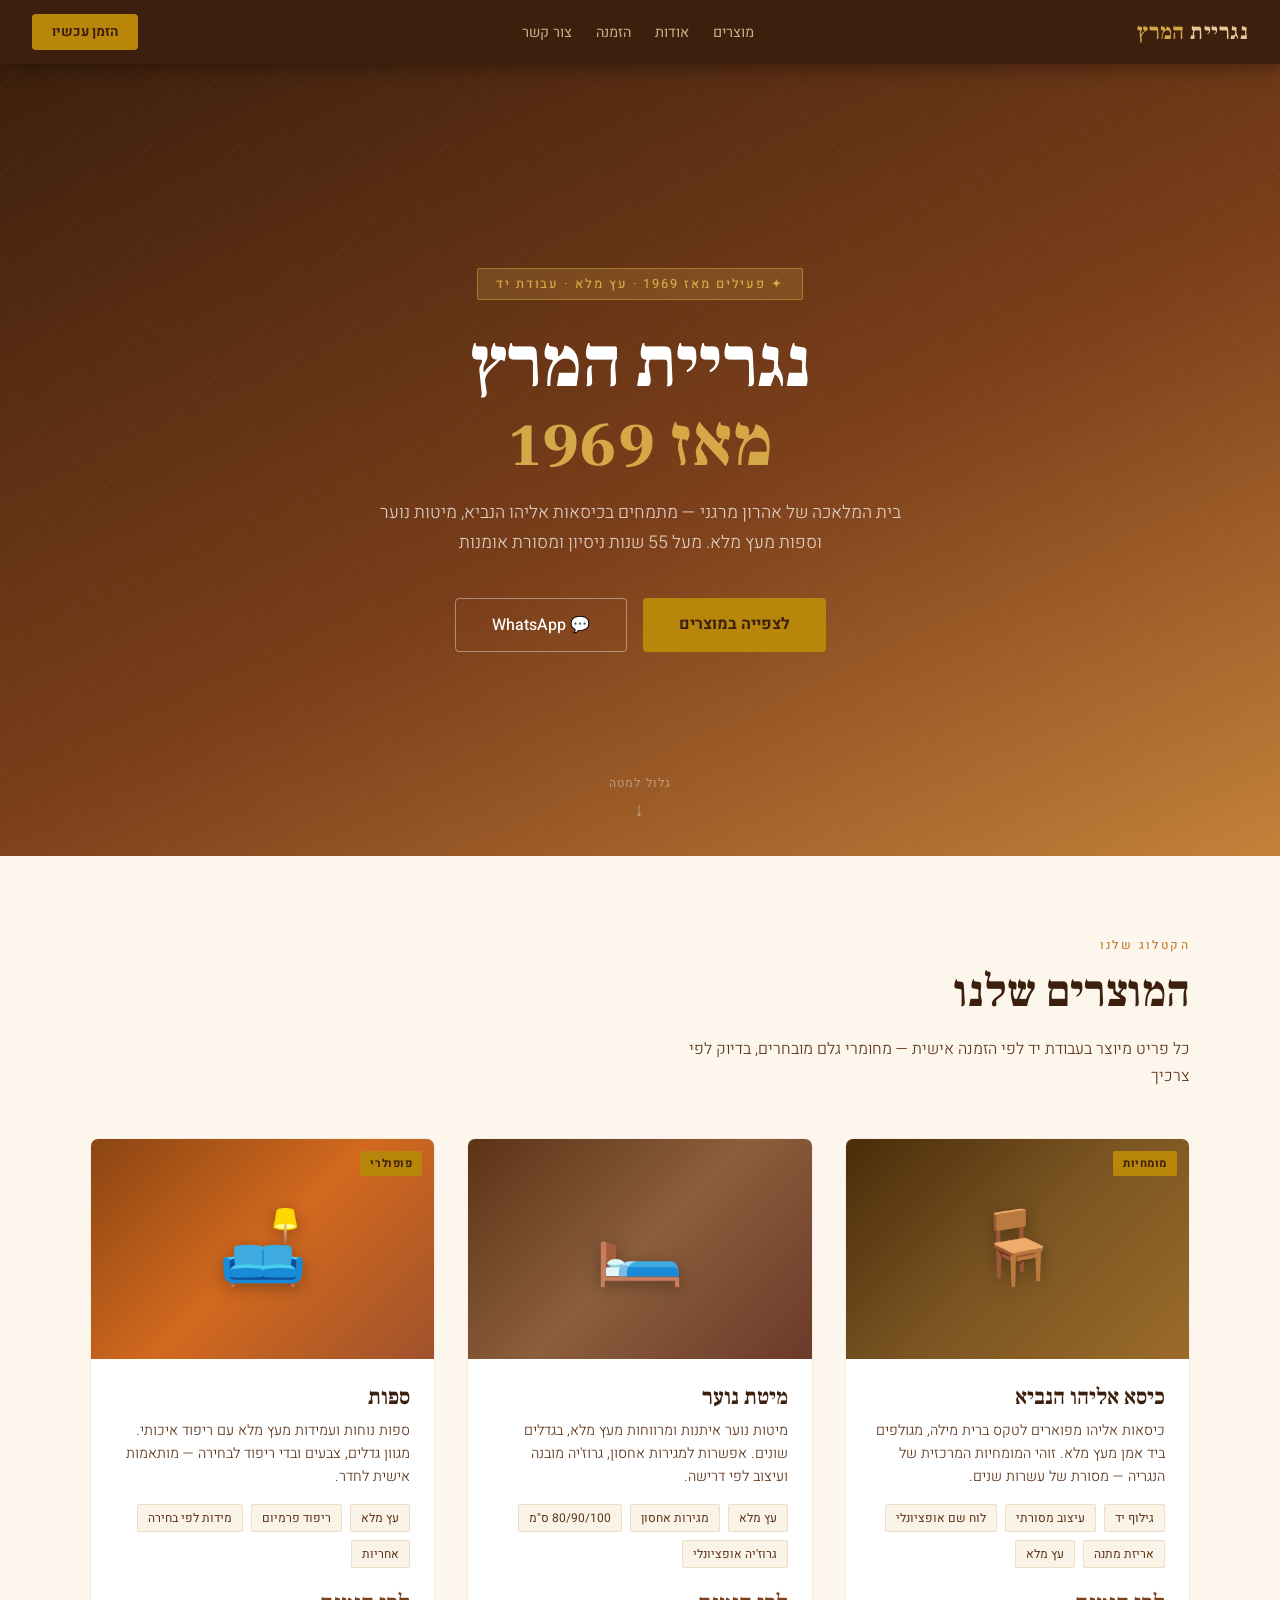
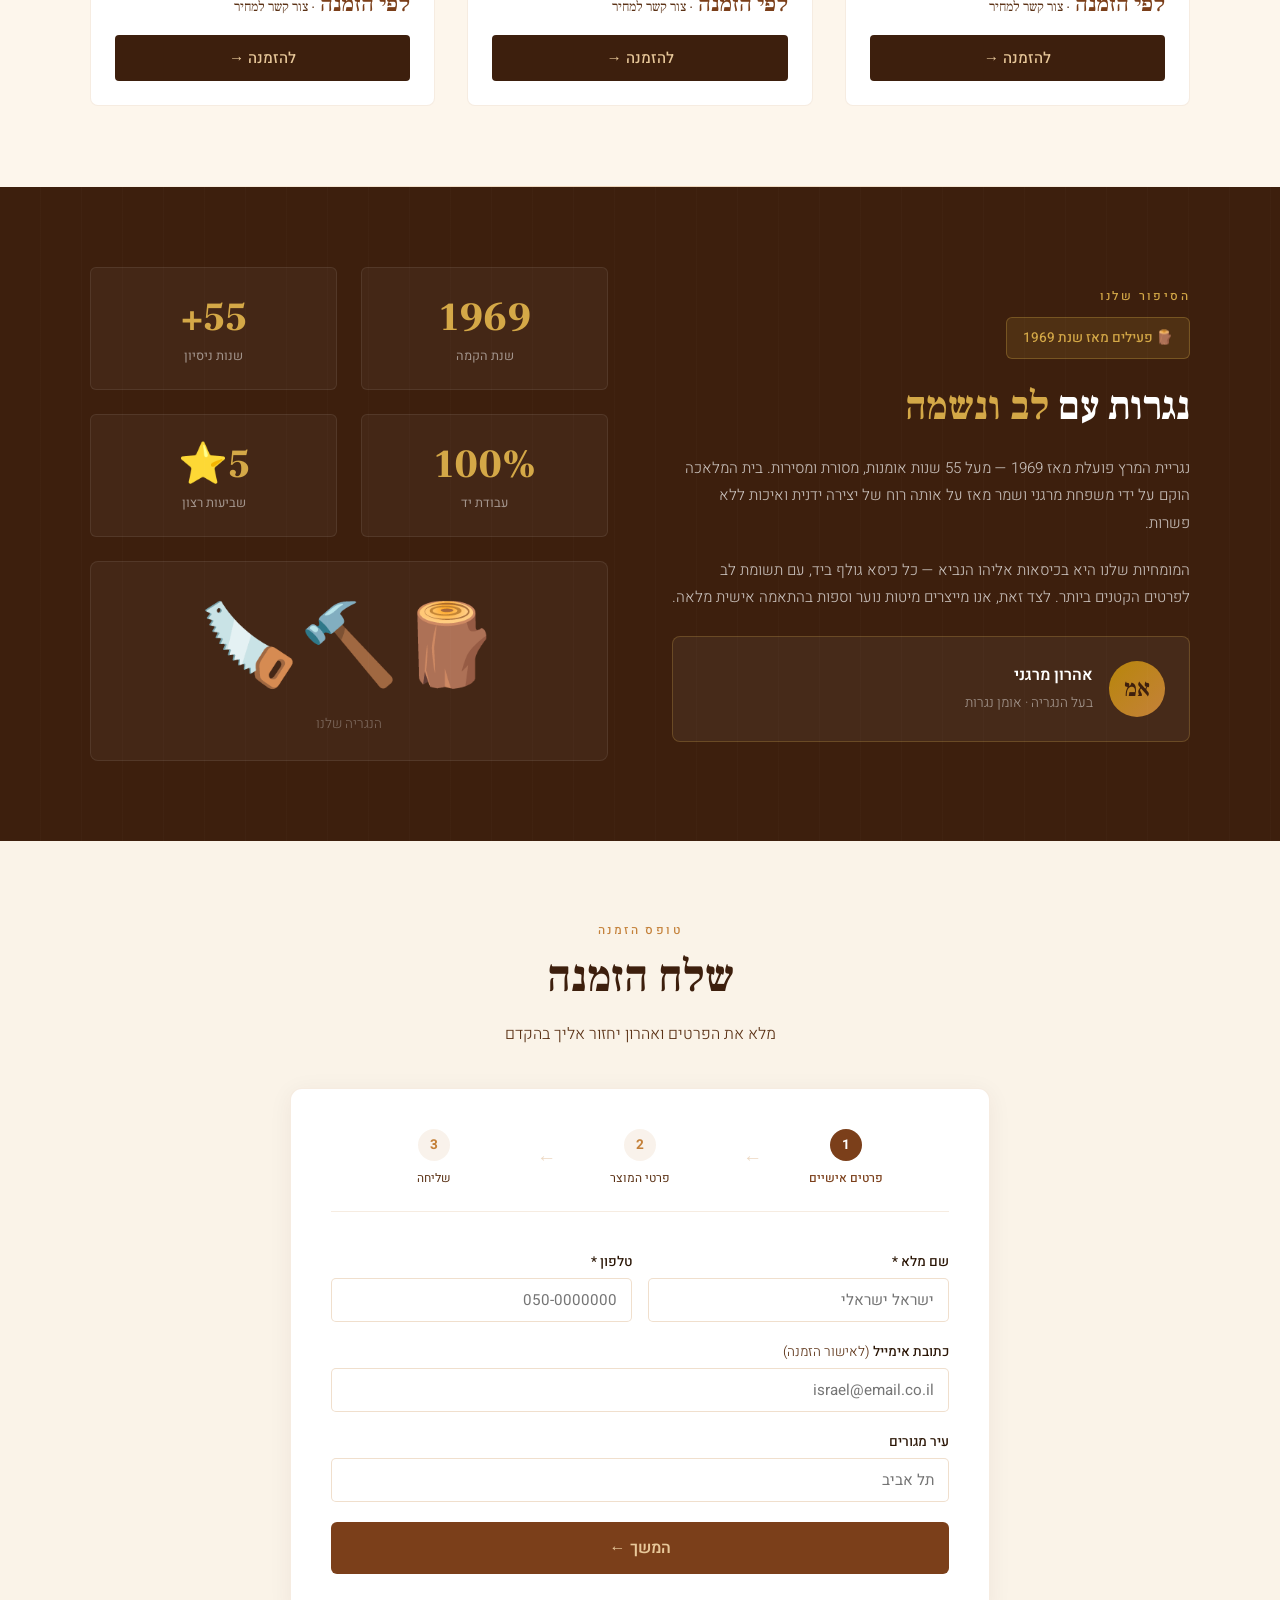
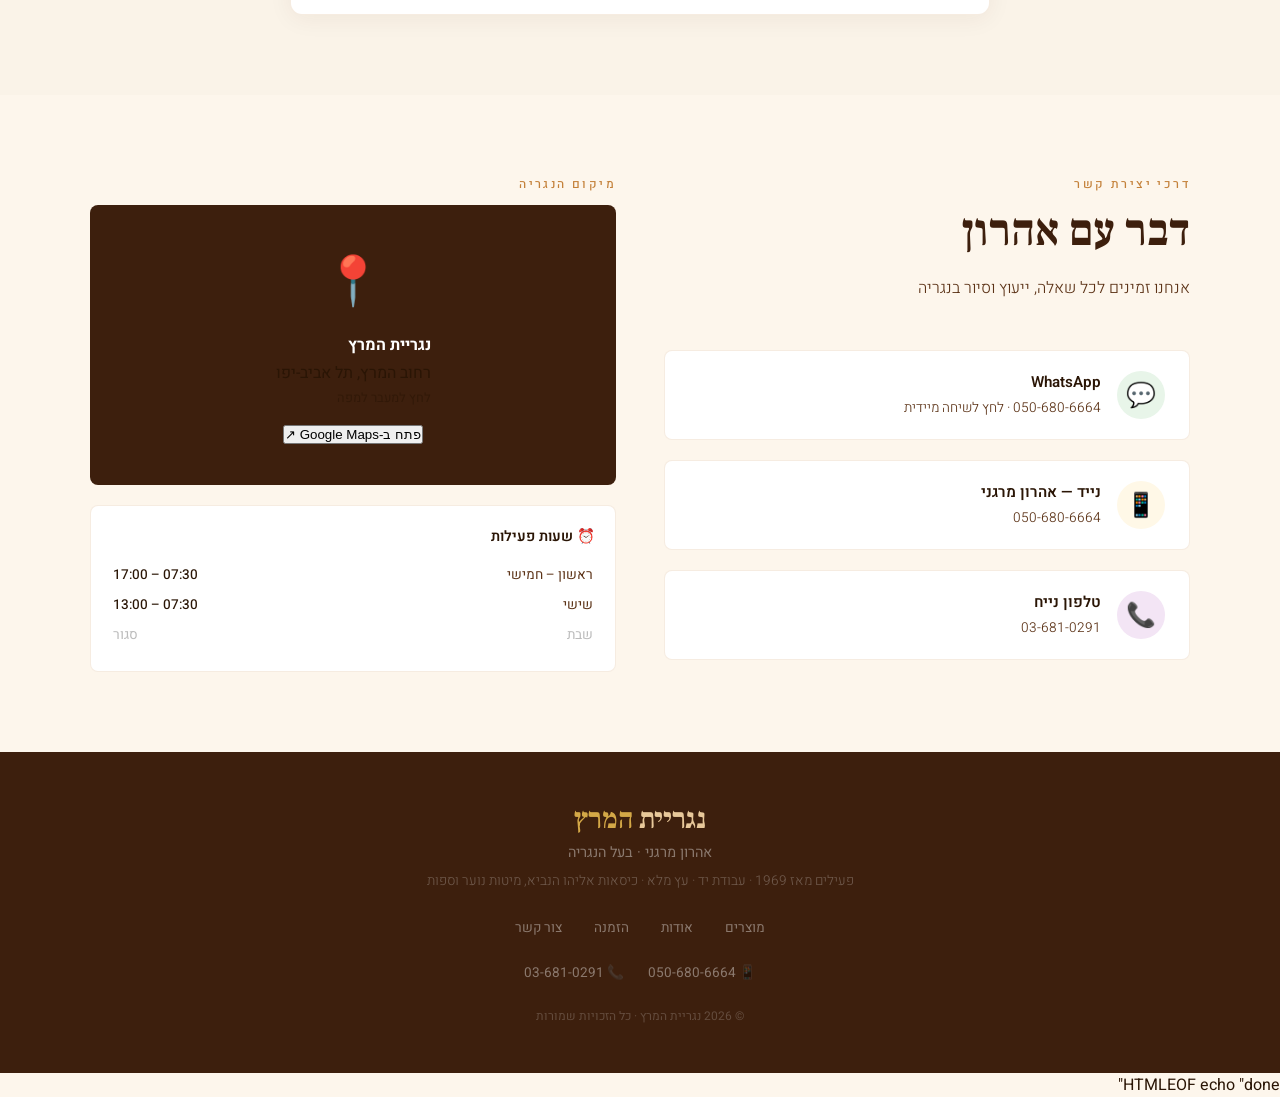
==== commit c7b8c79e: "Update print statement from 'Hello' to 'Goodbye'" ====
--- a/INDEX.html
+++ b/INDEX.html
@@ -1,4 +1,4 @@
-cat > /mnt/user-data/outputs/index.html << 'HTMLEOF'
+
 <!DOCTYPE html>
 <html lang="he" dir="rtl">
 <head>
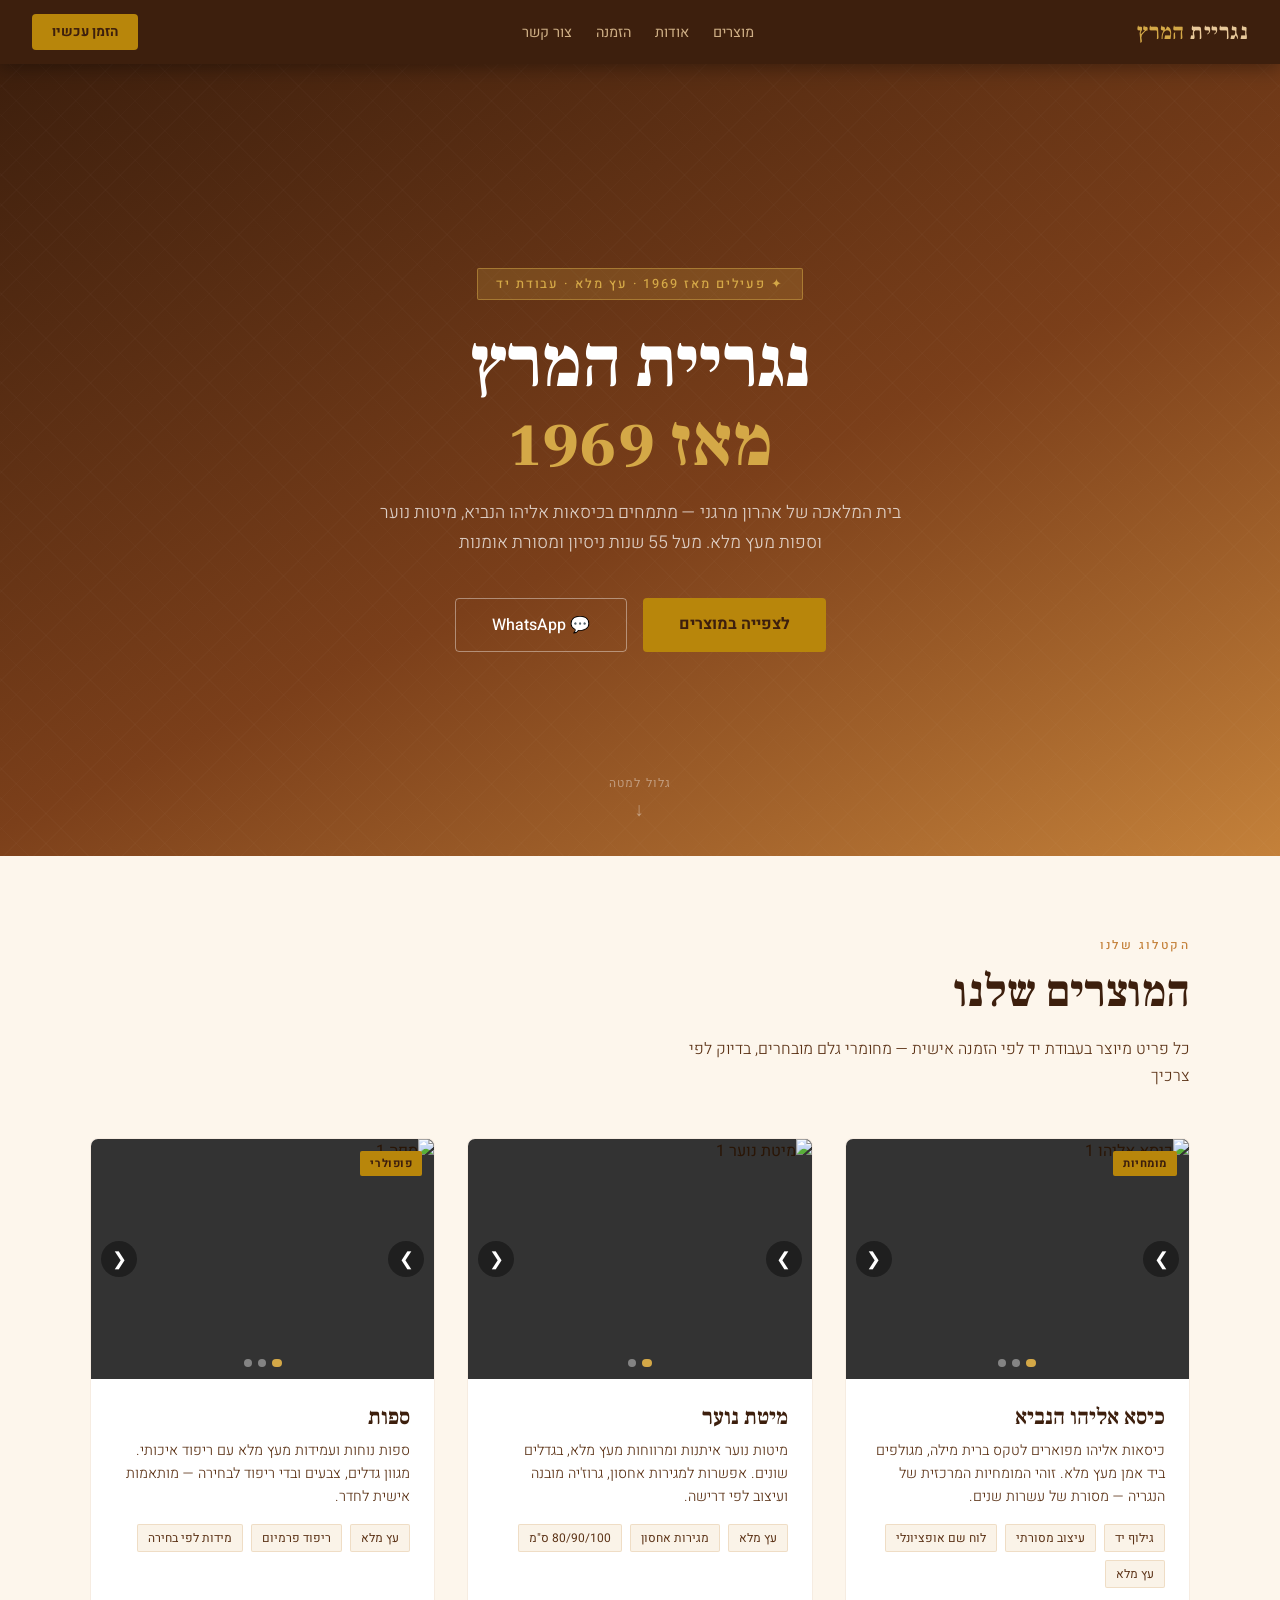
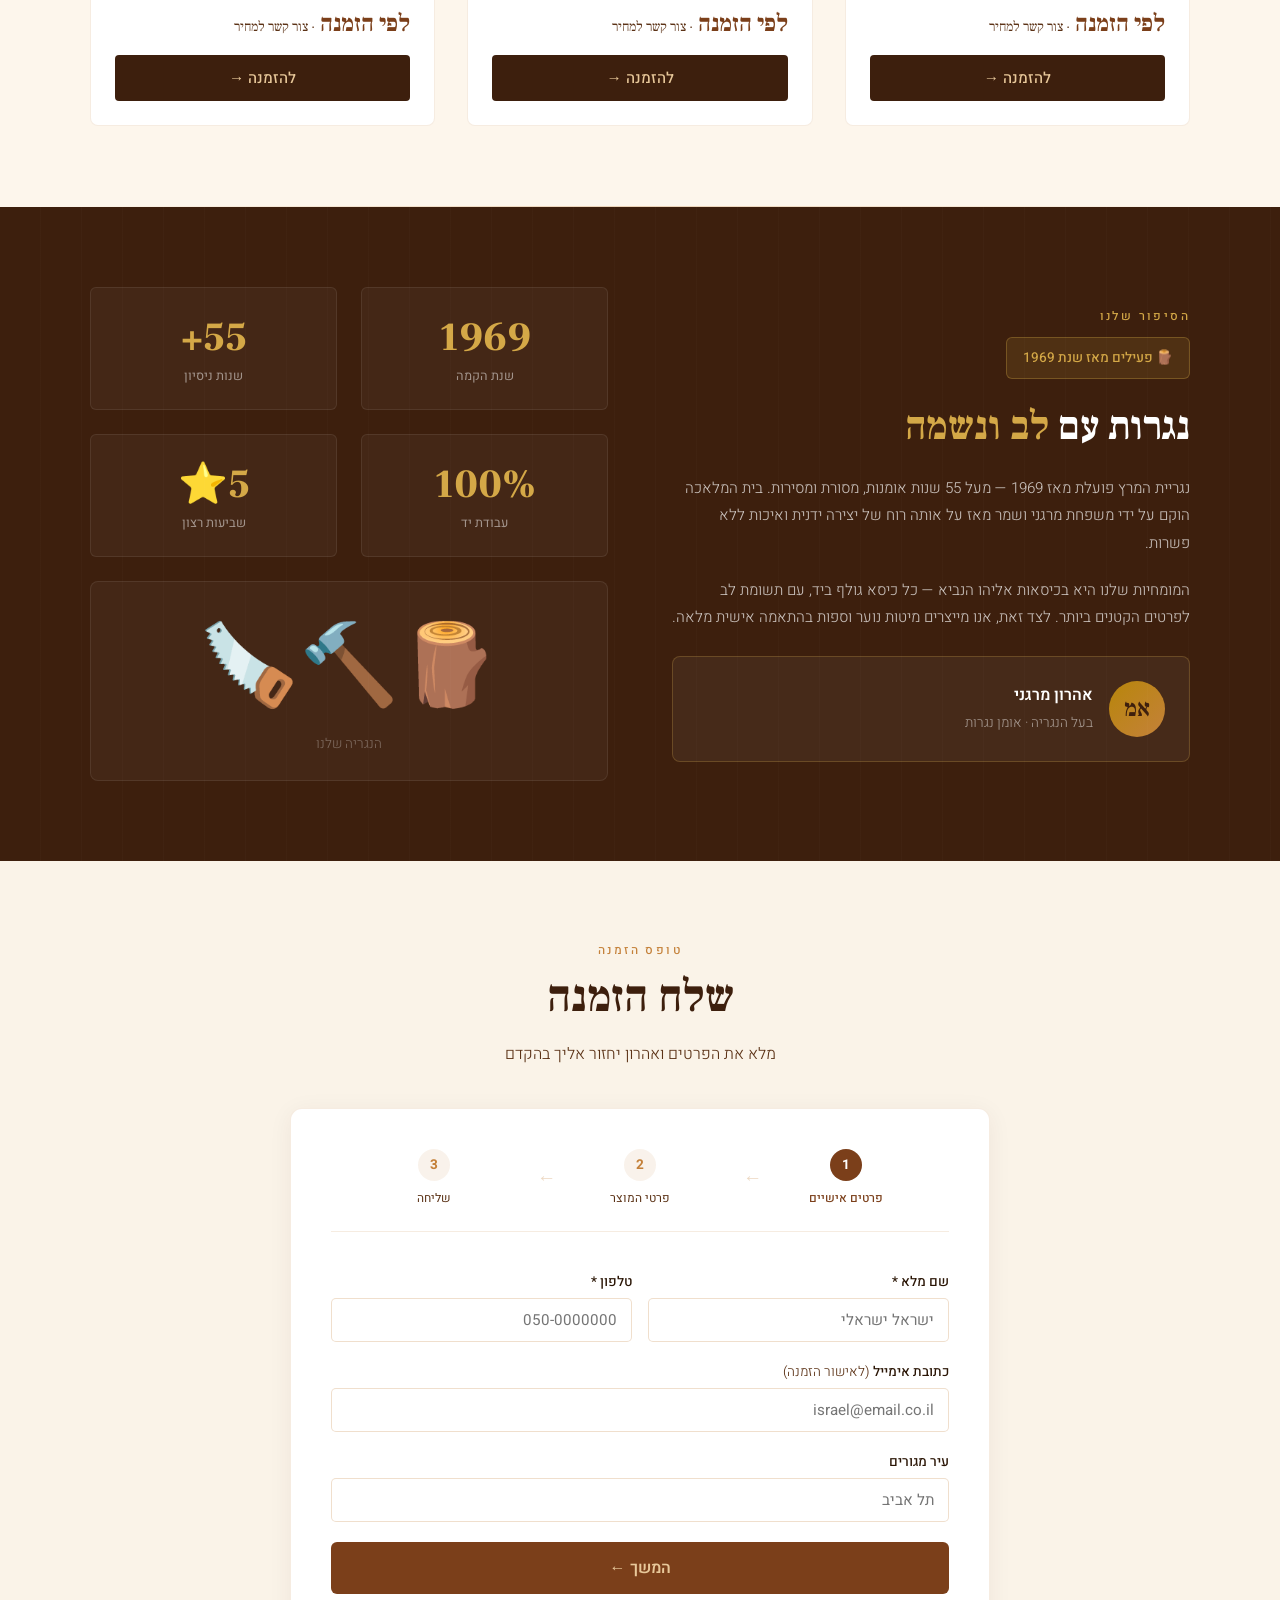
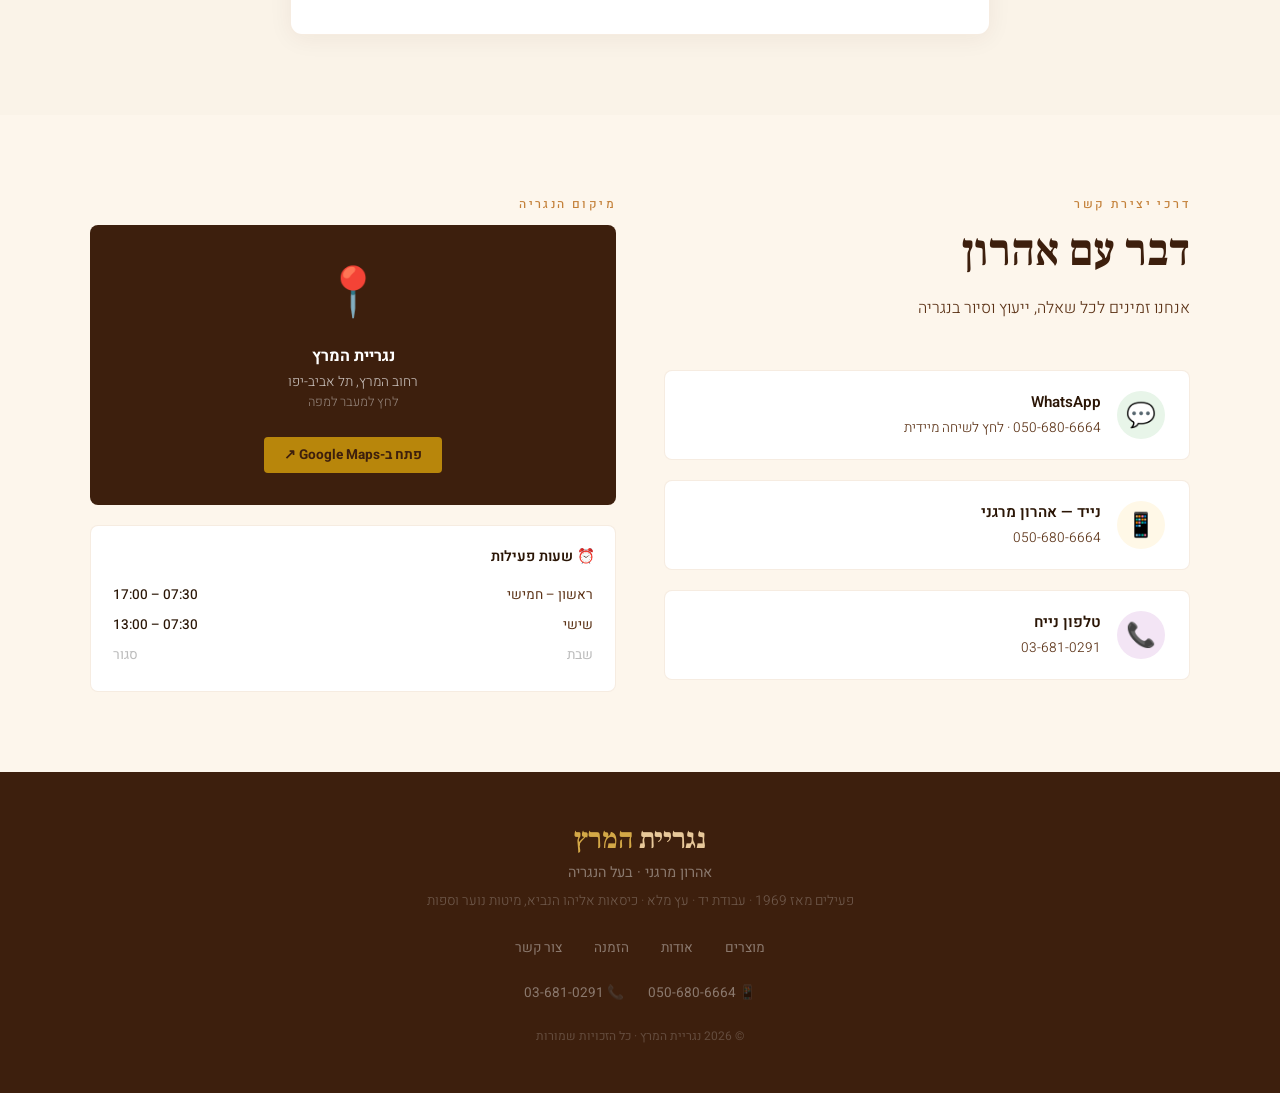
==== commit df32503b: "Update fmt.Println message from 'Hello' to 'Goodbye'" ====
--- a/INDEX.html
+++ b/INDEX.html
@@ -1,4 +1,3 @@
-
 <!DOCTYPE html>
 <html lang="he" dir="rtl">
 <head>
@@ -52,20 +51,27 @@
 .section-title{font-family:'Frank Ruhl Libre',serif;font-size:clamp(2rem,4vw,2.8rem);font-weight:700;color:var(--wood-dark);margin-bottom:1rem;line-height:1.2}
 .section-sub{font-size:1rem;color:var(--text-mid);max-width:520px;line-height:1.7;font-weight:300;margin-bottom:3rem}
 .products-grid{display:grid;grid-template-columns:repeat(auto-fit,minmax(300px,1fr));gap:2rem}
-.product-card{background:#fff;border-radius:8px;overflow:hidden;border:1px solid rgba(196,129,58,0.15);transition:transform 0.3s,box-shadow 0.3s;cursor:pointer}
+.product-card{background:#fff;border-radius:8px;overflow:hidden;border:1px solid rgba(196,129,58,0.15);transition:transform 0.3s,box-shadow 0.3s;cursor:pointer;display:flex;flex-direction:column}
 .product-card:hover{transform:translateY(-6px);box-shadow:0 20px 40px rgba(61,31,13,0.12)}
-.product-img{height:220px;display:flex;align-items:center;justify-content:center;font-size:5rem;position:relative;overflow:hidden}
-.product-img-elijah{background:linear-gradient(135deg,#4A2C0A 0%,#7B5522 50%,#9B6B2A 100%)}
-.product-img-bed{background:linear-gradient(135deg,#5C3317 0%,#8B5E3C 50%,#6B3A2A 100%)}
-.product-img-sofa{background:linear-gradient(135deg,#8B4513 0%,#D2691E 50%,#A0522D 100%)}
-.product-img-icon{position:relative;z-index:1;filter:drop-shadow(0 4px 8px rgba(0,0,0,0.3));font-size:4.5rem}
-.product-badge{position:absolute;top:12px;right:12px;background:var(--gold);color:var(--wood-dark);font-size:0.7rem;font-weight:700;padding:4px 10px;border-radius:2px;letter-spacing:0.05em}
-.product-body{padding:1.5rem}
+.product-gallery{height:240px;position:relative;overflow:hidden;background:#333}
+.gallery-slides{width:100%;height:100%;position:relative}
+.gallery-slide{position:absolute;inset:0;opacity:0;transition:opacity 0.4s ease-in-out;display:flex;align-items:center;justify-content:center}
+.gallery-slide.active{opacity:1;position:relative}
+.gallery-slide img{width:100%;height:100%;object-fit:cover}
+.gallery-nav{position:absolute;top:50%;transform:translateY(-50%);width:36px;height:36px;background:rgba(0,0,0,0.4);color:#fff;border:none;border-radius:50%;font-size:1.1rem;cursor:pointer;display:flex;align-items:center;justify-content:center;z-index:10;transition:background 0.2s}
+.gallery-nav:hover{background:rgba(0,0,0,0.7)}
+.gallery-nav.prev{right:10px}
+.gallery-nav.next{left:10px}
+.gallery-dots{position:absolute;bottom:12px;left:50%;transform:translateX(-50%);display:flex;gap:6px;z-index:10}
+.gallery-dot{width:8px;height:8px;background:rgba(255,255,255,0.4);border-radius:50%;transition:background 0.2s}
+.gallery-dot.active{background:var(--gold-light);width:10px;border-radius:4px}
+.product-badge{position:absolute;top:12px;right:12px;background:var(--gold);color:var(--wood-dark);font-size:0.7rem;font-weight:700;padding:4px 10px;border-radius:2px;letter-spacing:0.05em;z-index:5}
+.product-body{padding:1.5rem;display:flex;flex-direction:column;flex-grow:1}
 .product-name{font-family:'Frank Ruhl Libre',serif;font-size:1.4rem;font-weight:700;color:var(--wood-dark);margin-bottom:0.5rem}
 .product-desc{font-size:0.9rem;color:var(--text-mid);line-height:1.6;margin-bottom:1rem;font-weight:300}
 .product-features{display:flex;flex-wrap:wrap;gap:0.5rem;margin-bottom:1.25rem}
 .product-feat{background:var(--off-white);border:1px solid rgba(196,129,58,0.2);color:var(--text-mid);font-size:0.75rem;padding:4px 10px;border-radius:2px;font-weight:400}
-.product-price{font-family:'Frank Ruhl Libre',serif;font-size:1.5rem;font-weight:700;color:var(--wood-mid);margin-bottom:1rem}
+.product-price{font-family:'Frank Ruhl Libre',serif;font-size:1.5rem;font-weight:700;color:var(--wood-mid);margin-bottom:1rem;margin-top:auto}
 .product-price span{font-size:0.85rem;font-weight:400;color:var(--text-mid)}
 .product-order-btn{width:100%;background:var(--wood-dark);color:var(--wood-pale);border:none;padding:12px;border-radius:4px;font-family:'Heebo',sans-serif;font-size:0.95rem;font-weight:500;cursor:pointer;transition:background 0.2s}
 .product-order-btn:hover{background:var(--wood-mid)}
@@ -129,7 +135,7 @@
 .map-container{background:var(--wood-dark);border-radius:8px;overflow:hidden;height:280px;display:flex;align-items:center;justify-content:center;flex-direction:column;gap:1rem}
 .map-pin{font-size:3rem;animation:pinbounce 2s ease-in-out infinite}
 @keyframes pinbounce{0%,100%{transform:translateY(0)}50%{transform:translateY(-8px)}}
-.map-address"><strong style="color:#fff;display:block;margin-bottom:4px;font-size:1rem">נגריית המרץ</strong>לחץ לפתיחה ב-Google Maps<br><span style="font-size:0.8rem;opacity:0.6">ניווט ישיר לנגריה</span></div>
+.map-address{color:rgba(255,255,255,0.7);font-size:0.85rem;text-align:center;font-weight:300;line-height:1.5}
 .map-open-btn{background:var(--gold);color:var(--wood-dark);padding:8px 20px;border-radius:4px;font-weight:700;font-size:0.85rem;border:none;cursor:pointer;font-family:'Heebo',sans-serif;margin-top:0.5rem}
 .since-banner{background:rgba(212,168,71,0.12);border:1px solid rgba(212,168,71,0.3);border-radius:6px;padding:10px 16px;display:inline-flex;align-items:center;gap:8px;color:var(--gold-light);font-size:0.85rem;font-weight:500;margin-bottom:1.5rem}
 footer{background:var(--wood-dark);padding:3rem 2rem;text-align:center}
@@ -182,10 +188,22 @@
     <h2 class="section-title">המוצרים שלנו</h2>
     <p class="section-sub">כל פריט מיוצר בעבודת יד לפי הזמנה אישית — מחומרי גלם מובחרים, בדיוק לפי צרכיך</p>
     <div class="products-grid">
+      
       <div class="product-card" onclick="openOrderModal('כיסא אליהו הנביא')">
-        <div class="product-img product-img-elijah">
+        <div class="product-gallery">
           <div class="product-badge">מומחיות</div>
-          <span class="product-img-icon">🪑</span>
+          <button class="gallery-nav prev" onclick="moveSlide(event, this, -1)">❯</button>
+          <button class="gallery-nav next" onclick="moveSlide(event, this, 1)">❮</button>
+          <div class="gallery-slides">
+            <div class="gallery-slide active"><img src="https://images.unsplash.com/photo-1503602642458-232111445657?auto=format&fit=crop&w=400&q=80" alt="כיסא אליהו 1"></div>
+            <div class="gallery-slide"><img src="https://images.unsplash.com/photo-1592078615290-033ee584e267?auto=format&fit=crop&w=400&q=80" alt="כיסא אליהו 2"></div>
+            <div class="gallery-slide"><img src="https://images.unsplash.com/photo-1540555700478-4be289fbecef?auto=format&fit=crop&w=400&q=80" alt="כיסא אליהו 3"></div>
+          </div>
+          <div class="gallery-dots">
+            <span class="gallery-dot active"></span>
+            <span class="gallery-dot"></span>
+            <span class="gallery-dot"></span>
+          </div>
         </div>
         <div class="product-body">
           <div class="product-name">כיסא אליהו הנביא</div>
@@ -194,16 +212,25 @@
             <span class="product-feat">גילוף יד</span>
             <span class="product-feat">עיצוב מסורתי</span>
             <span class="product-feat">לוח שם אופציונלי</span>
-            <span class="product-feat">אריזת מתנה</span>
             <span class="product-feat">עץ מלא</span>
           </div>
           <div class="product-price">לפי הזמנה <span>· צור קשר למחיר</span></div>
           <button class="product-order-btn">להזמנה →</button>
         </div>
       </div>
+
       <div class="product-card" onclick="openOrderModal('מיטת נוער')">
-        <div class="product-img product-img-bed">
-          <span class="product-img-icon">🛏️</span>
+        <div class="product-gallery">
+          <button class="gallery-nav prev" onclick="moveSlide(event, this, -1)">❯</button>
+          <button class="gallery-nav next" onclick="moveSlide(event, this, 1)">❮</button>
+          <div class="gallery-slides">
+            <div class="gallery-slide active"><img src="https://images.unsplash.com/photo-1505693416388-ac5ce068fe85?auto=format&fit=crop&w=400&q=80" alt="מיטת נוער 1"></div>
+            <div class="gallery-slide"><img src="https://images.unsplash.com/photo-1540518614846-7eded433c457?auto=format&fit=crop&w=400&q=80" alt="מיטת נוער 2"></div>
+          </div>
+          <div class="gallery-dots">
+            <span class="gallery-dot active"></span>
+            <span class="gallery-dot"></span>
+          </div>
         </div>
         <div class="product-body">
           <div class="product-name">מיטת נוער</div>
@@ -212,16 +239,27 @@
             <span class="product-feat">עץ מלא</span>
             <span class="product-feat">מגירות אחסון</span>
             <span class="product-feat">80/90/100 ס"מ</span>
-            <span class="product-feat">גרוז'יה אופציונלי</span>
           </div>
           <div class="product-price">לפי הזמנה <span>· צור קשר למחיר</span></div>
           <button class="product-order-btn">להזמנה →</button>
         </div>
       </div>
+
       <div class="product-card" onclick="openOrderModal('ספה')">
-        <div class="product-img product-img-sofa">
+        <div class="product-gallery">
           <div class="product-badge">פופולרי</div>
-          <span class="product-img-icon">🛋️</span>
+          <button class="gallery-nav prev" onclick="moveSlide(event, this, -1)">❯</button>
+          <button class="gallery-nav next" onclick="moveSlide(event, this, 1)">❮</button>
+          <div class="gallery-slides">
+            <div class="gallery-slide active"><img src="https://images.unsplash.com/photo-1555041469-a586c61ea9bc?auto=format&fit=crop&w=400&q=80" alt="ספה 1"></div>
+            <div class="gallery-slide"><img src="https://images.unsplash.com/photo-1493663284031-b7e3aefcae8e?auto=format&fit=crop&w=400&q=80" alt="ספה 2"></div>
+            <div class="gallery-slide"><img src="https://images.unsplash.com/photo-1484101403633-562f891dc89a?auto=format&fit=crop&w=400&q=80" alt="ספה 3"></div>
+          </div>
+          <div class="gallery-dots">
+            <span class="gallery-dot active"></span>
+            <span class="gallery-dot"></span>
+            <span class="gallery-dot"></span>
+          </div>
         </div>
         <div class="product-body">
           <div class="product-name">ספות</div>
@@ -230,12 +268,12 @@
             <span class="product-feat">עץ מלא</span>
             <span class="product-feat">ריפוד פרמיום</span>
             <span class="product-feat">מידות לפי בחירה</span>
-            <span class="product-feat">אחריות</span>
           </div>
           <div class="product-price">לפי הזמנה <span>· צור קשר למחיר</span></div>
           <button class="product-order-btn">להזמנה →</button>
         </div>
       </div>
+
     </div>
   </div>
 </section>
@@ -429,6 +467,25 @@
 
 <script>
 var currentStep=1,gmailConnected=false,selectedProduct='';
+
+function moveSlide(event, button, direction) {
+  event.stopPropagation();
+  var gallery = button.closest('.product-gallery');
+  var slides = gallery.querySelectorAll('.gallery-slide');
+  var dots = gallery.querySelectorAll('.gallery-dot');
+  var activeIndex = 0;
+  slides.forEach(function(slide, idx) {
+    if(slide.classList.contains('active')) activeIndex = idx;
+  });
+  slides[activeIndex].classList.remove('active');
+  if(dots.length > 0) dots[activeIndex].classList.remove('active');
+  var newIndex = activeIndex + direction;
+  if(newIndex >= slides.length) newIndex = 0;
+  if(newIndex < 0) newIndex = slides.length - 1;
+  slides[newIndex].classList.add('active');
+  if(dots.length > 0) dots[newIndex].classList.add('active');
+}
+
 function nextStep(n){
   if(n===2){var nm=document.getElementById('fname').value,ph=document.getElementById('fphone').value;if(!nm||!ph){alert('אנא מלא שם וטלפון');return}}
   if(n===3){var pr=document.getElementById('fproduct').value;if(!pr){alert('אנא בחר מוצר');return}updateSummary()}
@@ -436,18 +493,21 @@
   ['form-page1','form-page2','form-page3'].forEach(function(id,i){document.getElementById(id).style.display=(i+1===n)?'block':'none'});
   ['step1','step2','step3'].forEach(function(id,i){document.getElementById(id).className='step '+(i+1<n?'done':i+1===n?'active':'inactive')});
 }
+
 function updateSummary(){
   var nm=document.getElementById('fname').value,ph=document.getElementById('fphone').value,pr=document.getElementById('fproduct').value,wd=document.getElementById('fwood').value,cl=document.getElementById('fcolor').value,nt=document.getElementById('fnotes').value,em=document.getElementById('femail').value;
   var html='👤 '+nm+'<br>📞 '+ph+(em?'<br>📧 '+em:'')+'<br>🪵 '+pr+' | '+wd+' | '+cl;
   if(nt)html+='<br>📝 '+nt;
   document.getElementById('summary-content').innerHTML=html;
 }
+
 function connectGmail(){
   var email=document.getElementById('femail').value;
   if(!email){alert('אנא הזן כתובת אימייל בשלב הראשון');return}
   var btn=document.getElementById('gmail-btn');btn.textContent='מחבר...';btn.disabled=true;
   setTimeout(function(){gmailConnected=true;btn.textContent='✓ מחובר';btn.className='gmail-btn connected';document.getElementById('gmail-status-text').textContent='Gmail מחובר: '+email;document.getElementById('gmail-sub-text').textContent='אישור ישלח לתיבת הדואר שלך אחרי השליחה'},1400);
 }
+
 function submitOrder(){
   var nm=document.getElementById('fname').value,ph=document.getElementById('fphone').value,pr=document.getElementById('fproduct').value,wd=document.getElementById('fwood').value,cl=document.getElementById('fcolor').value,nt=document.getElementById('fnotes').value||'אין',em=document.getElementById('femail').value;
   document.getElementById('form-page3').style.display='none';
@@ -462,6 +522,7 @@
     document.getElementById('gmail-confirm-msg').innerHTML='<a href="'+gmailUrl+'" target="_blank" style="color:#4285F4;font-weight:500;text-decoration:none">📧 לחץ לשליחת אישור ב-Gmail ←</a>';
   }
 }
+
 function resetForm(){
   ['fname','fphone','femail','fcity','fnotes','mname','mphone','mnotes'].forEach(function(id){var el=document.getElementById(id);if(el)el.value=''});
   document.getElementById('fproduct').value='';document.getElementById('success-msg').style.display='none';
@@ -469,8 +530,10 @@
   document.getElementById('gmail-status-text').textContent='חבר את Gmail לקבלת אישור הזמנה';document.getElementById('gmail-sub-text').textContent='תקבל אישור אוטומטי לתיבת הדואר שלך';
   nextStep(1);
 }
+
 function openOrderModal(product){selectedProduct=product;document.getElementById('modal-product-name').textContent='📦 '+product;document.getElementById('order-modal').classList.add('open')}
 function closeModal(e){if(e.target===document.getElementById('order-modal'))document.getElementById('order-modal').classList.remove('open')}
+
 function sendModalWhatsApp(){
   var nm=document.getElementById('mname').value||'לקוח',ph=document.getElementById('mphone').value||'',nt=document.getElementById('mnotes').value||'';
   var msg='שלום אהרון! שמי '+nm+', מעוניין ב'+selectedProduct;
@@ -478,6 +541,7 @@
   window.open('https://wa.me/972506806664?text='+encodeURIComponent(msg),'_blank');
   document.getElementById('order-modal').classList.remove('open');
 }
+
 function sendModalGmail(){
   var nm=document.getElementById('mname').value||'לקוח',ph=document.getElementById('mphone').value||'',nt=document.getElementById('mnotes').value||'';
   var subject='בקשת הצעת מחיר – '+selectedProduct+' | נגריית המרץ';
@@ -485,12 +549,12 @@
   window.open('https://mail.google.com/mail/u/0/?view=cm&to=&su='+encodeURIComponent(subject)+'&body='+encodeURIComponent(body),'_blank');
   document.getElementById('order-modal').classList.remove('open');
 }
-function openMaps(){window.open('https://www.google.com/maps/search/?api=1&query=' + encodeURIComponent('נגריית המרץ תל אביב'));}
+
+function openMaps(){window.open('https://maps.google.com/?q=' + encodeURIComponent('נגריית המרץ תל אביב'));}
+
 document.querySelectorAll('a[href^="#"]').forEach(function(a){
   a.addEventListener('click',function(e){var id=this.getAttribute('href').slice(1);var el=document.getElementById(id);if(el){e.preventDefault();el.scrollIntoView({behavior:'smooth',block:'start'})}});
 });
 </script>
 </body>
 </html>
-HTMLEOF
-echo "done"
